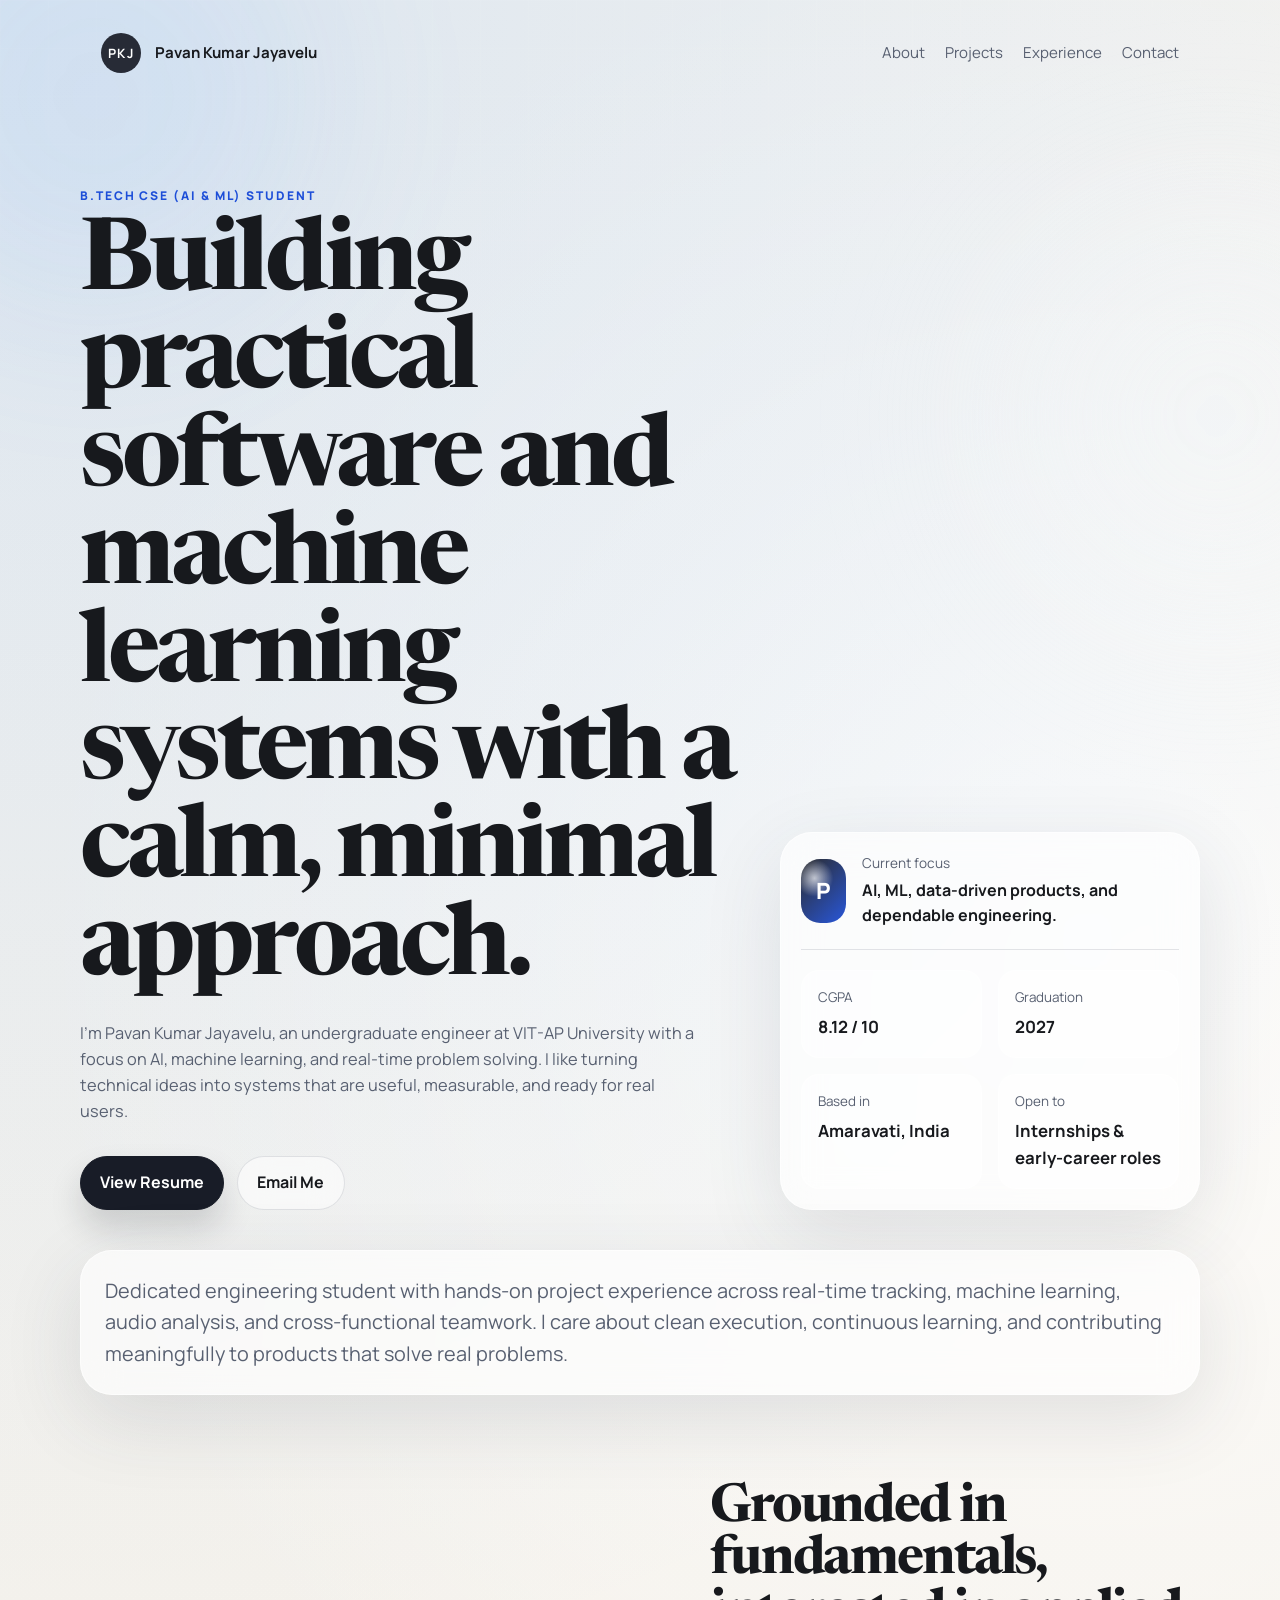
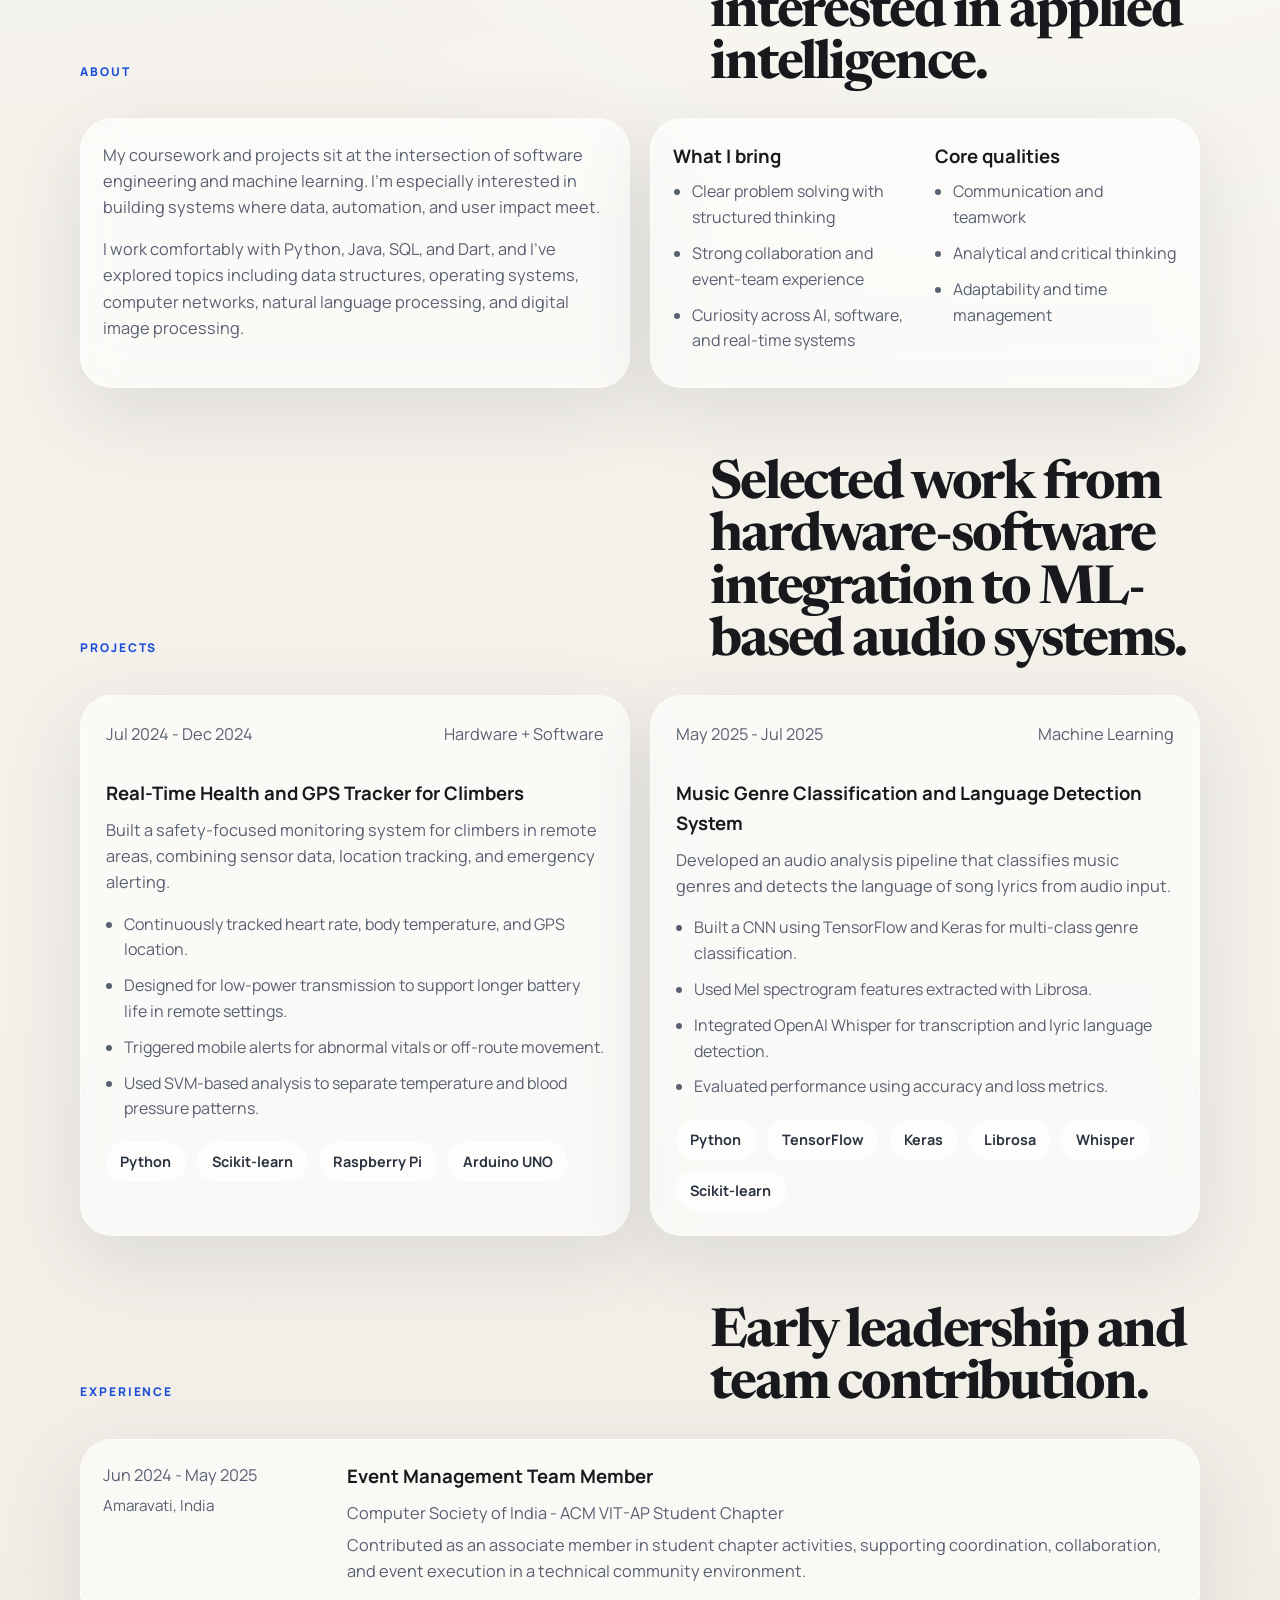
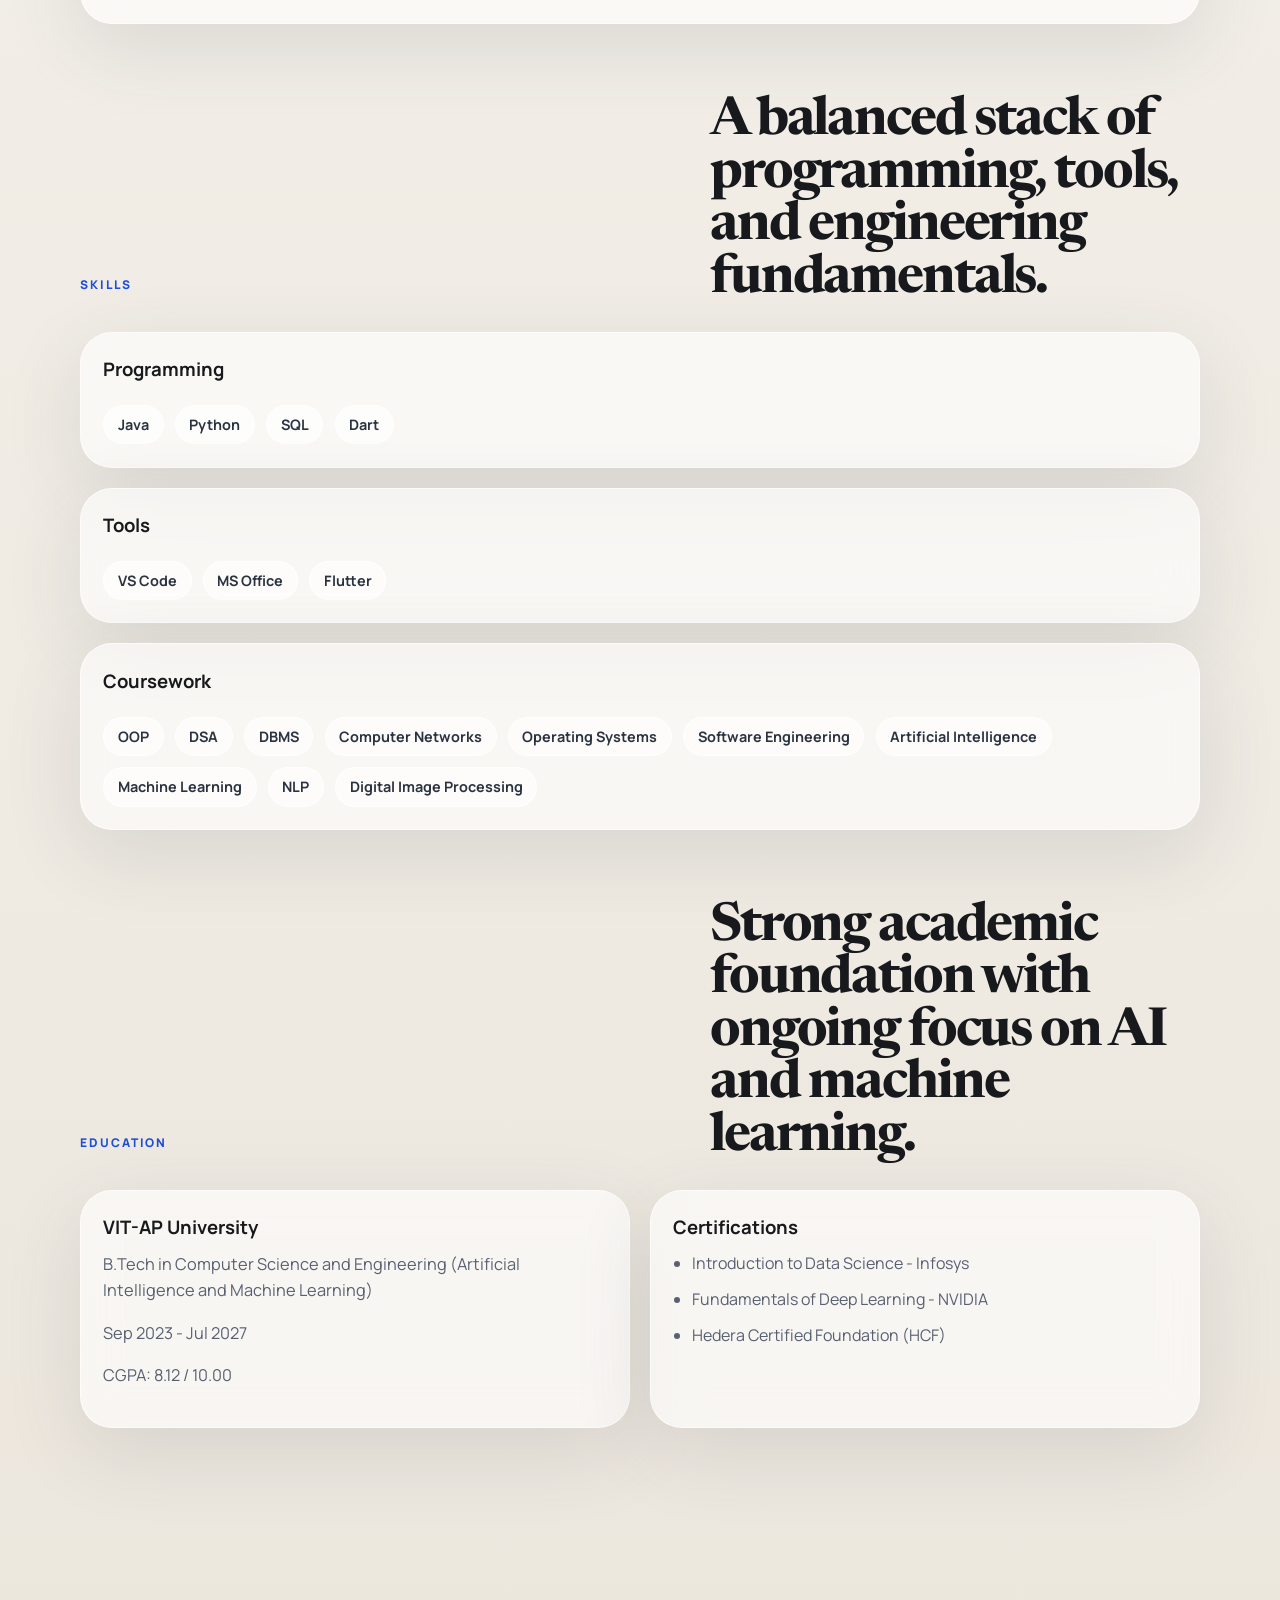
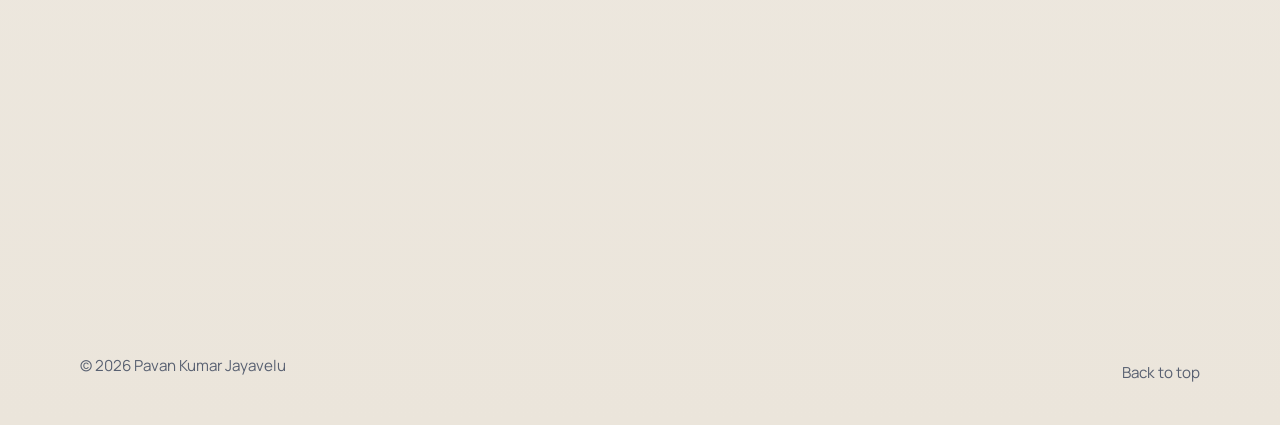
==== index.html @ 5e2f2967 "portfolio creation" ====
<!DOCTYPE html>
<html lang="en">
  <head>
    <meta charset="UTF-8" />
    <meta name="viewport" content="width=device-width, initial-scale=1.0" />
    <title>Pavan Kumar Jayavelu | Portfolio</title>
    <meta
      name="description"
      content="Portfolio of Pavan Kumar Jayavelu, an AI & ML engineering student focused on practical software, machine learning, and real-time systems."
    />
    <meta name="theme-color" content="#f4f1eb" />
    <meta property="og:title" content="Pavan Kumar Jayavelu | Portfolio" />
    <meta
      property="og:description"
      content="AI & ML engineering student building practical machine learning and software systems."
    />
    <meta property="og:type" content="website" />
    <meta property="og:image" content="assets/og-card.svg" />
    <link rel="icon" type="image/svg+xml" href="assets/favicon.svg" />
    <link rel="preconnect" href="https://fonts.googleapis.com" />
    <link rel="preconnect" href="https://fonts.gstatic.com" crossorigin />
    <link
      href="https://fonts.googleapis.com/css2?family=Manrope:wght@400;500;600;700;800&family=Newsreader:opsz,wght@6..72,500;6..72,700&display=swap"
      rel="stylesheet"
    />
    <link rel="stylesheet" href="styles.css" />
  </head>
  <body>
    <div class="page-glow page-glow-left"></div>
    <div class="page-glow page-glow-right"></div>

    <header class="site-header" id="top">
      <nav class="nav shell">
        <a class="brand" href="#top" aria-label="Home">
          <span class="brand-mark">PKJ</span>
          <span class="brand-text">Pavan Kumar Jayavelu</span>
        </a>
        <div class="nav-links">
          <a href="#about">About</a>
          <a href="#projects">Projects</a>
          <a href="#experience">Experience</a>
          <a href="#contact">Contact</a>
        </div>
      </nav>
    </header>

    <main>
      <section class="hero shell reveal">
        <div class="hero-copy">
          <p class="eyebrow">B.Tech CSE (AI & ML) Student</p>
          <h1>Building practical software and machine learning systems with a calm, minimal approach.</h1>
          <p class="hero-text">
            I’m Pavan Kumar Jayavelu, an undergraduate engineer at VIT-AP University with a focus on
            AI, machine learning, and real-time problem solving. I like turning technical ideas into
            systems that are useful, measurable, and ready for real users.
          </p>
          <div class="hero-actions">
            <a class="button button-primary" href="assets/Pavan_Kumar_Jayavelu_Resume.pdf" target="_blank" rel="noreferrer">View Resume</a>
            <a class="button button-secondary" href="mailto:pavankumarjin02@gmail.com">Email Me</a>
          </div>
        </div>

        <aside class="hero-panel glass-card reveal">
          <div class="identity-lockup">
            <div class="identity-orb">P</div>
            <div>
              <p class="identity-label">Current focus</p>
              <p class="identity-value">AI, ML, data-driven products, and dependable engineering.</p>
            </div>
          </div>
          <dl class="stats-grid">
            <div>
              <dt>CGPA</dt>
              <dd>8.12 / 10</dd>
            </div>
            <div>
              <dt>Graduation</dt>
              <dd>2027</dd>
            </div>
            <div>
              <dt>Based in</dt>
              <dd>Amaravati, India</dd>
            </div>
            <div>
              <dt>Open to</dt>
              <dd>Internships & early-career roles</dd>
            </div>
          </dl>
        </aside>
      </section>

      <section class="summary-band shell reveal">
        <div class="glass-card summary-card">
          <p>
            Dedicated engineering student with hands-on project experience across real-time tracking,
            machine learning, audio analysis, and cross-functional teamwork. I care about clean execution,
            continuous learning, and contributing meaningfully to products that solve real problems.
          </p>
        </div>
      </section>

      <section class="section shell reveal" id="about">
        <div class="section-heading">
          <p class="eyebrow">About</p>
          <h2>Grounded in fundamentals, interested in applied intelligence.</h2>
        </div>
        <div class="two-column">
          <div class="glass-card prose-card">
            <p>
              My coursework and projects sit at the intersection of software engineering and machine learning.
              I’m especially interested in building systems where data, automation, and user impact meet.
            </p>
            <p>
              I work comfortably with Python, Java, SQL, and Dart, and I’ve explored topics including data
              structures, operating systems, computer networks, natural language processing, and digital
              image processing.
            </p>
          </div>
          <div class="glass-card focus-list">
            <div>
              <h3>What I bring</h3>
              <ul>
                <li>Clear problem solving with structured thinking</li>
                <li>Strong collaboration and event-team experience</li>
                <li>Curiosity across AI, software, and real-time systems</li>
              </ul>
            </div>
            <div>
              <h3>Core qualities</h3>
              <ul>
                <li>Communication and teamwork</li>
                <li>Analytical and critical thinking</li>
                <li>Adaptability and time management</li>
              </ul>
            </div>
          </div>
        </div>
      </section>

      <section class="section shell reveal" id="projects">
        <div class="section-heading">
          <p class="eyebrow">Projects</p>
          <h2>Selected work from hardware-software integration to ML-based audio systems.</h2>
        </div>

        <div class="project-grid">
          <article class="glass-card project-card">
            <div class="project-topline">
              <p class="project-kicker">Jul 2024 - Dec 2024</p>
              <p class="project-type">Hardware + Software</p>
            </div>
            <h3>Real-Time Health and GPS Tracker for Climbers</h3>
            <p>
              Built a safety-focused monitoring system for climbers in remote areas, combining sensor data,
              location tracking, and emergency alerting.
            </p>
            <ul class="project-points">
              <li>Continuously tracked heart rate, body temperature, and GPS location.</li>
              <li>Designed for low-power transmission to support longer battery life in remote settings.</li>
              <li>Triggered mobile alerts for abnormal vitals or off-route movement.</li>
              <li>Used SVM-based analysis to separate temperature and blood pressure patterns.</li>
            </ul>
            <div class="chip-row">
              <span>Python</span>
              <span>Scikit-learn</span>
              <span>Raspberry Pi</span>
              <span>Arduino UNO</span>
            </div>
          </article>

          <article class="glass-card project-card">
            <div class="project-topline">
              <p class="project-kicker">May 2025 - Jul 2025</p>
              <p class="project-type">Machine Learning</p>
            </div>
            <h3>Music Genre Classification and Language Detection System</h3>
            <p>
              Developed an audio analysis pipeline that classifies music genres and detects the language of
              song lyrics from audio input.
            </p>
            <ul class="project-points">
              <li>Built a CNN using TensorFlow and Keras for multi-class genre classification.</li>
              <li>Used Mel spectrogram features extracted with Librosa.</li>
              <li>Integrated OpenAI Whisper for transcription and lyric language detection.</li>
              <li>Evaluated performance using accuracy and loss metrics.</li>
            </ul>
            <div class="chip-row">
              <span>Python</span>
              <span>TensorFlow</span>
              <span>Keras</span>
              <span>Librosa</span>
              <span>Whisper</span>
              <span>Scikit-learn</span>
            </div>
          </article>
        </div>
      </section>

      <section class="section shell reveal" id="experience">
        <div class="section-heading">
          <p class="eyebrow">Experience</p>
          <h2>Early leadership and team contribution.</h2>
        </div>

        <div class="timeline">
          <article class="glass-card timeline-item">
            <div class="timeline-meta">
              <p>Jun 2024 - May 2025</p>
              <span>Amaravati, India</span>
            </div>
            <div>
              <h3>Event Management Team Member</h3>
              <p class="timeline-org">Computer Society of India - ACM VIT-AP Student Chapter</p>
              <p>
                Contributed as an associate member in student chapter activities, supporting coordination,
                collaboration, and event execution in a technical community environment.
              </p>
            </div>
          </article>
        </div>
      </section>

      <section class="section shell reveal" id="skills">
        <div class="section-heading">
          <p class="eyebrow">Skills</p>
          <h2>A balanced stack of programming, tools, and engineering fundamentals.</h2>
        </div>

        <div class="skills-layout">
          <article class="glass-card skill-block">
            <h3>Programming</h3>
            <div class="chip-row">
              <span>Java</span>
              <span>Python</span>
              <span>SQL</span>
              <span>Dart</span>
            </div>
          </article>

          <article class="glass-card skill-block">
            <h3>Tools</h3>
            <div class="chip-row">
              <span>VS Code</span>
              <span>MS Office</span>
              <span>Flutter</span>
            </div>
          </article>

          <article class="glass-card skill-block">
            <h3>Coursework</h3>
            <div class="chip-row">
              <span>OOP</span>
              <span>DSA</span>
              <span>DBMS</span>
              <span>Computer Networks</span>
              <span>Operating Systems</span>
              <span>Software Engineering</span>
              <span>Artificial Intelligence</span>
              <span>Machine Learning</span>
              <span>NLP</span>
              <span>Digital Image Processing</span>
            </div>
          </article>
        </div>
      </section>

      <section class="section shell reveal" id="education">
        <div class="section-heading">
          <p class="eyebrow">Education</p>
          <h2>Strong academic foundation with ongoing focus on AI and machine learning.</h2>
        </div>

        <div class="two-column">
          <article class="glass-card prose-card">
            <h3>VIT-AP University</h3>
            <p>B.Tech in Computer Science and Engineering (Artificial Intelligence and Machine Learning)</p>
            <p>Sep 2023 - Jul 2027</p>
            <p>CGPA: 8.12 / 10.00</p>
          </article>

          <article class="glass-card prose-card">
            <h3>Certifications</h3>
            <ul class="cert-list">
              <li>Introduction to Data Science - Infosys</li>
              <li>Fundamentals of Deep Learning - NVIDIA</li>
              <li>Hedera Certified Foundation (HCF)</li>
            </ul>
          </article>
        </div>
      </section>

      <section class="section shell reveal" id="contact">
        <div class="glass-card contact-card">
          <div>
            <p class="eyebrow">Contact</p>
            <h2>Open to internships, collaborations, and meaningful engineering work.</h2>
            <p>
              If you’re hiring for software, AI, or ML-focused roles, I’d be glad to connect.
            </p>
          </div>
          <div class="contact-actions">
            <a class="button button-primary" href="mailto:pavankumarjin02@gmail.com">pavankumarjin02@gmail.com</a>
            <a class="button button-secondary" href="tel:+916380155963">+91 63801 55963</a>
            <a class="button button-secondary" href="https://www.linkedin.com/in/pavan-kumar-jayavelu/" target="_blank" rel="noreferrer">LinkedIn</a>
            <a class="button button-secondary" href="https://github.com/PavankumarJ02" target="_blank" rel="noreferrer">GitHub</a>
          </div>
        </div>
      </section>
    </main>

    <footer class="site-footer shell">
      <p>© <span id="year"></span> Pavan Kumar Jayavelu</p>
      <a href="#top">Back to top</a>
    </footer>

    <script src="script.js"></script>
  </body>
</html>
---- styles.css ----
:root {
  --bg: #f4f1eb;
  --bg-deep: #ebe5db;
  --surface: rgba(255, 255, 255, 0.62);
  --surface-strong: rgba(255, 255, 255, 0.82);
  --line: rgba(38, 47, 64, 0.12);
  --text: #17191d;
  --muted: #586071;
  --accent: #1d4ed8;
  --accent-soft: rgba(29, 78, 216, 0.12);
  --shadow: 0 24px 80px rgba(53, 58, 77, 0.12);
  --radius-xl: 32px;
  --radius-lg: 24px;
  --radius-md: 18px;
  --shell: min(1120px, calc(100vw - 2rem));
}

* {
  box-sizing: border-box;
}

html {
  scroll-behavior: smooth;
}

body {
  margin: 0;
  background:
    radial-gradient(circle at top left, rgba(96, 165, 250, 0.18), transparent 32%),
    radial-gradient(circle at 85% 18%, rgba(255, 255, 255, 0.78), transparent 24%),
    linear-gradient(180deg, #f7f4ee 0%, var(--bg) 48%, var(--bg-deep) 100%);
  color: var(--text);
  font-family: "Manrope", sans-serif;
  min-height: 100vh;
  line-height: 1.6;
  overflow-x: hidden;
}

body::before {
  content: "";
  position: fixed;
  inset: 0;
  background-image:
    linear-gradient(rgba(255, 255, 255, 0.34) 1px, transparent 1px),
    linear-gradient(90deg, rgba(255, 255, 255, 0.34) 1px, transparent 1px);
  background-size: 48px 48px;
  mask-image: linear-gradient(180deg, rgba(0, 0, 0, 0.18), transparent 72%);
  pointer-events: none;
}

a {
  color: inherit;
  text-decoration: none;
}

img {
  max-width: 100%;
}

.shell {
  width: var(--shell);
  margin: 0 auto;
}

.page-glow {
  position: fixed;
  width: 28rem;
  height: 28rem;
  border-radius: 999px;
  filter: blur(90px);
  opacity: 0.35;
  pointer-events: none;
  z-index: 0;
}

.page-glow-left {
  top: -8rem;
  left: -8rem;
  background: rgba(96, 165, 250, 0.28);
}

.page-glow-right {
  top: 12rem;
  right: -10rem;
  background: rgba(248, 250, 252, 0.82);
}

.site-header {
  position: sticky;
  top: 0;
  z-index: 10;
  padding: 1rem 0 0;
}

.nav {
  display: flex;
  align-items: center;
  justify-content: space-between;
  gap: 1.5rem;
  padding: 1rem 1.25rem;
  border: 1px solid transparent;
  border-radius: 999px;
  transition: background-color 180ms ease, border-color 180ms ease, box-shadow 180ms ease, backdrop-filter 180ms ease;
}

.nav.is-scrolled {
  background: rgba(255, 255, 255, 0.58);
  border-color: rgba(255, 255, 255, 0.6);
  backdrop-filter: blur(18px);
  box-shadow: 0 18px 50px rgba(25, 31, 44, 0.08);
}

.brand {
  display: inline-flex;
  align-items: center;
  gap: 0.85rem;
  font-weight: 700;
  min-width: 0;
}

.brand-mark {
  display: grid;
  place-items: center;
  width: 2.5rem;
  height: 2.5rem;
  border-radius: 999px;
  background: rgba(24, 28, 39, 0.92);
  color: #fff;
  font-size: 0.8rem;
  letter-spacing: 0.08em;
}

.brand-text {
  font-size: 0.94rem;
  white-space: nowrap;
}

.nav-links {
  display: flex;
  align-items: center;
  gap: 1.25rem;
  color: var(--muted);
  font-size: 0.94rem;
}

.nav-links a:hover,
.nav-links a:focus-visible {
  color: var(--text);
}

main,
.site-footer {
  position: relative;
  z-index: 1;
}

.hero {
  display: grid;
  grid-template-columns: minmax(0, 1.45fr) minmax(320px, 0.9fr);
  gap: 1.5rem;
  padding: 6rem 0 2rem;
  align-items: end;
}

.eyebrow {
  margin: 0 0 0.75rem;
  color: var(--accent);
  text-transform: uppercase;
  letter-spacing: 0.16em;
  font-size: 0.75rem;
  font-weight: 800;
}

h1,
h2,
h3,
p {
  margin-top: 0;
}

h1,
h2 {
  font-family: "Newsreader", serif;
  letter-spacing: -0.04em;
  line-height: 0.98;
}

h1 {
  max-width: 12ch;
  margin-bottom: 1.25rem;
  font-size: clamp(3.6rem, 7.8vw, 6.5rem);
}

h2 {
  max-width: 12ch;
  margin-bottom: 0;
  font-size: clamp(2.1rem, 5vw, 3.35rem);
}

h3 {
  margin-bottom: 0.5rem;
  font-size: 1.16rem;
}

.hero-text,
.summary-card p,
.prose-card p,
.project-card p,
.timeline-item p,
.contact-card p {
  color: var(--muted);
  font-size: 1.02rem;
}

.hero-text {
  max-width: 62ch;
}

.hero-actions,
.contact-actions {
  display: flex;
  flex-wrap: wrap;
  gap: 0.8rem;
}

.hero-actions {
  margin-top: 2rem;
}

.button {
  display: inline-flex;
  align-items: center;
  justify-content: center;
  min-height: 3rem;
  padding: 0.8rem 1.2rem;
  border-radius: 999px;
  border: 1px solid var(--line);
  font-weight: 700;
  transition: transform 180ms ease, box-shadow 180ms ease, background-color 180ms ease, border-color 180ms ease;
}

.button:hover,
.button:focus-visible {
  transform: translateY(-1px);
}

.button-primary {
  background: #181c27;
  color: #fff;
  border-color: #181c27;
  box-shadow: 0 18px 32px rgba(24, 28, 39, 0.16);
}

.button-secondary {
  background: rgba(255, 255, 255, 0.56);
  backdrop-filter: blur(16px);
}

.glass-card {
  background: var(--surface);
  border: 1px solid rgba(255, 255, 255, 0.58);
  backdrop-filter: blur(18px);
  box-shadow: var(--shadow);
}

.hero-panel,
.summary-card,
.prose-card,
.focus-list,
.project-card,
.timeline-item,
.skill-block,
.contact-card {
  border-radius: var(--radius-xl);
}

.hero-panel {
  padding: 1.25rem;
}

.identity-lockup {
  display: flex;
  align-items: center;
  gap: 1rem;
  padding-bottom: 1.25rem;
  border-bottom: 1px solid var(--line);
  margin-bottom: 1.25rem;
}

.identity-orb {
  display: grid;
  place-items: center;
  width: 4rem;
  height: 4rem;
  border-radius: 1.2rem;
  background:
    radial-gradient(circle at 30% 30%, rgba(255, 255, 255, 0.7), transparent 34%),
    linear-gradient(135deg, rgba(32, 32, 32, 0.95), rgba(29, 78, 216, 0.95));
  color: #fff;
  font-size: 1.4rem;
  font-weight: 800;
}

.identity-label,
.stats-grid dt,
.project-kicker,
.project-type,
.timeline-meta,
.timeline-org {
  color: var(--muted);
}

.identity-label {
  margin-bottom: 0.2rem;
  font-size: 0.85rem;
}

.identity-value {
  margin: 0;
  font-weight: 700;
}

.stats-grid {
  display: grid;
  grid-template-columns: repeat(2, minmax(0, 1fr));
  gap: 1rem;
  margin: 0;
}

.stats-grid div {
  padding: 1rem;
  border-radius: var(--radius-md);
  background: rgba(255, 255, 255, 0.44);
  border: 1px solid rgba(255, 255, 255, 0.48);
}

.stats-grid dt {
  margin-bottom: 0.35rem;
  font-size: 0.84rem;
}

.stats-grid dd {
  margin: 0;
  font-size: 1.05rem;
  font-weight: 700;
}

.summary-band {
  padding: 0.5rem 0 1rem;
}

.summary-card {
  padding: 1.5rem;
}

.summary-card p {
  margin-bottom: 0;
  font-size: clamp(1.05rem, 2vw, 1.24rem);
}

.section {
  padding: 4.5rem 0 0;
}

.section-heading {
  display: flex;
  align-items: end;
  justify-content: space-between;
  gap: 1rem;
  margin-bottom: 1.6rem;
}

.section-heading h2 {
  max-width: 14ch;
}

.two-column {
  display: grid;
  grid-template-columns: repeat(2, minmax(0, 1fr));
  gap: 1.25rem;
}

.prose-card,
.focus-list,
.skill-block {
  padding: 1.4rem;
}

.focus-list {
  display: grid;
  grid-template-columns: repeat(2, minmax(0, 1fr));
  gap: 1.25rem;
}

.focus-list ul,
.project-points,
.cert-list {
  margin: 0;
  padding-left: 1.15rem;
  color: var(--muted);
}

.focus-list li,
.project-points li,
.cert-list li {
  margin-bottom: 0.65rem;
}

.project-grid {
  display: grid;
  grid-template-columns: repeat(2, minmax(0, 1fr));
  gap: 1.25rem;
}

.project-card {
  padding: 1.55rem;
}

.project-topline {
  display: flex;
  justify-content: space-between;
  gap: 1rem;
  font-size: 0.84rem;
  margin-bottom: 1rem;
}

.chip-row {
  display: flex;
  flex-wrap: wrap;
  gap: 0.7rem;
  margin-top: 1.25rem;
}

.chip-row span {
  display: inline-flex;
  align-items: center;
  min-height: 2.35rem;
  padding: 0.45rem 0.85rem;
  border-radius: 999px;
  background: rgba(255, 255, 255, 0.62);
  border: 1px solid rgba(255, 255, 255, 0.6);
  color: #2b3341;
  font-size: 0.9rem;
  font-weight: 700;
}

.timeline {
  display: grid;
  gap: 1rem;
}

.timeline-item {
  display: grid;
  grid-template-columns: minmax(180px, 220px) minmax(0, 1fr);
  gap: 1.5rem;
  padding: 1.4rem;
}

.timeline-meta {
  font-size: 0.95rem;
}

.timeline-meta p,
.timeline-org {
  margin-bottom: 0.4rem;
}

.skills-layout {
  display: grid;
  gap: 1.25rem;
}

.contact-card {
  display: grid;
  grid-template-columns: minmax(0, 1.2fr) minmax(280px, 0.9fr);
  gap: 1.5rem;
  padding: 1.65rem;
}

.site-footer {
  display: flex;
  align-items: center;
  justify-content: space-between;
  gap: 1rem;
  padding: 3.5rem 0 2rem;
  color: var(--muted);
  font-size: 0.95rem;
}

.reveal {
  opacity: 0;
  transform: translateY(24px);
  transition: opacity 700ms ease, transform 700ms ease;
}

.reveal.is-visible {
  opacity: 1;
  transform: translateY(0);
}

@media (max-width: 920px) {
  .hero,
  .project-grid,
  .two-column,
  .contact-card,
  .timeline-item,
  .focus-list {
    grid-template-columns: 1fr;
  }

  .section-heading {
    align-items: start;
    flex-direction: column;
  }

  h1 {
    max-width: 14ch;
  }

  h2 {
    max-width: 16ch;
  }
}

@media (max-width: 720px) {
  .site-header {
    padding-top: 0.75rem;
  }

  .nav {
    align-items: start;
    flex-direction: column;
    border-radius: 30px;
  }

  .nav-links {
    flex-wrap: wrap;
    gap: 0.85rem 1rem;
  }

  .hero {
    padding-top: 4.5rem;
  }

  .stats-grid {
    grid-template-columns: 1fr;
  }

  .site-footer {
    align-items: start;
    flex-direction: column;
  }
}

@media (prefers-reduced-motion: reduce) {
  html {
    scroll-behavior: auto;
  }

  *,
  *::before,
  *::after {
    animation: none !important;
    transition: none !important;
  }

  .reveal {
    opacity: 1;
    transform: none;
  }
}
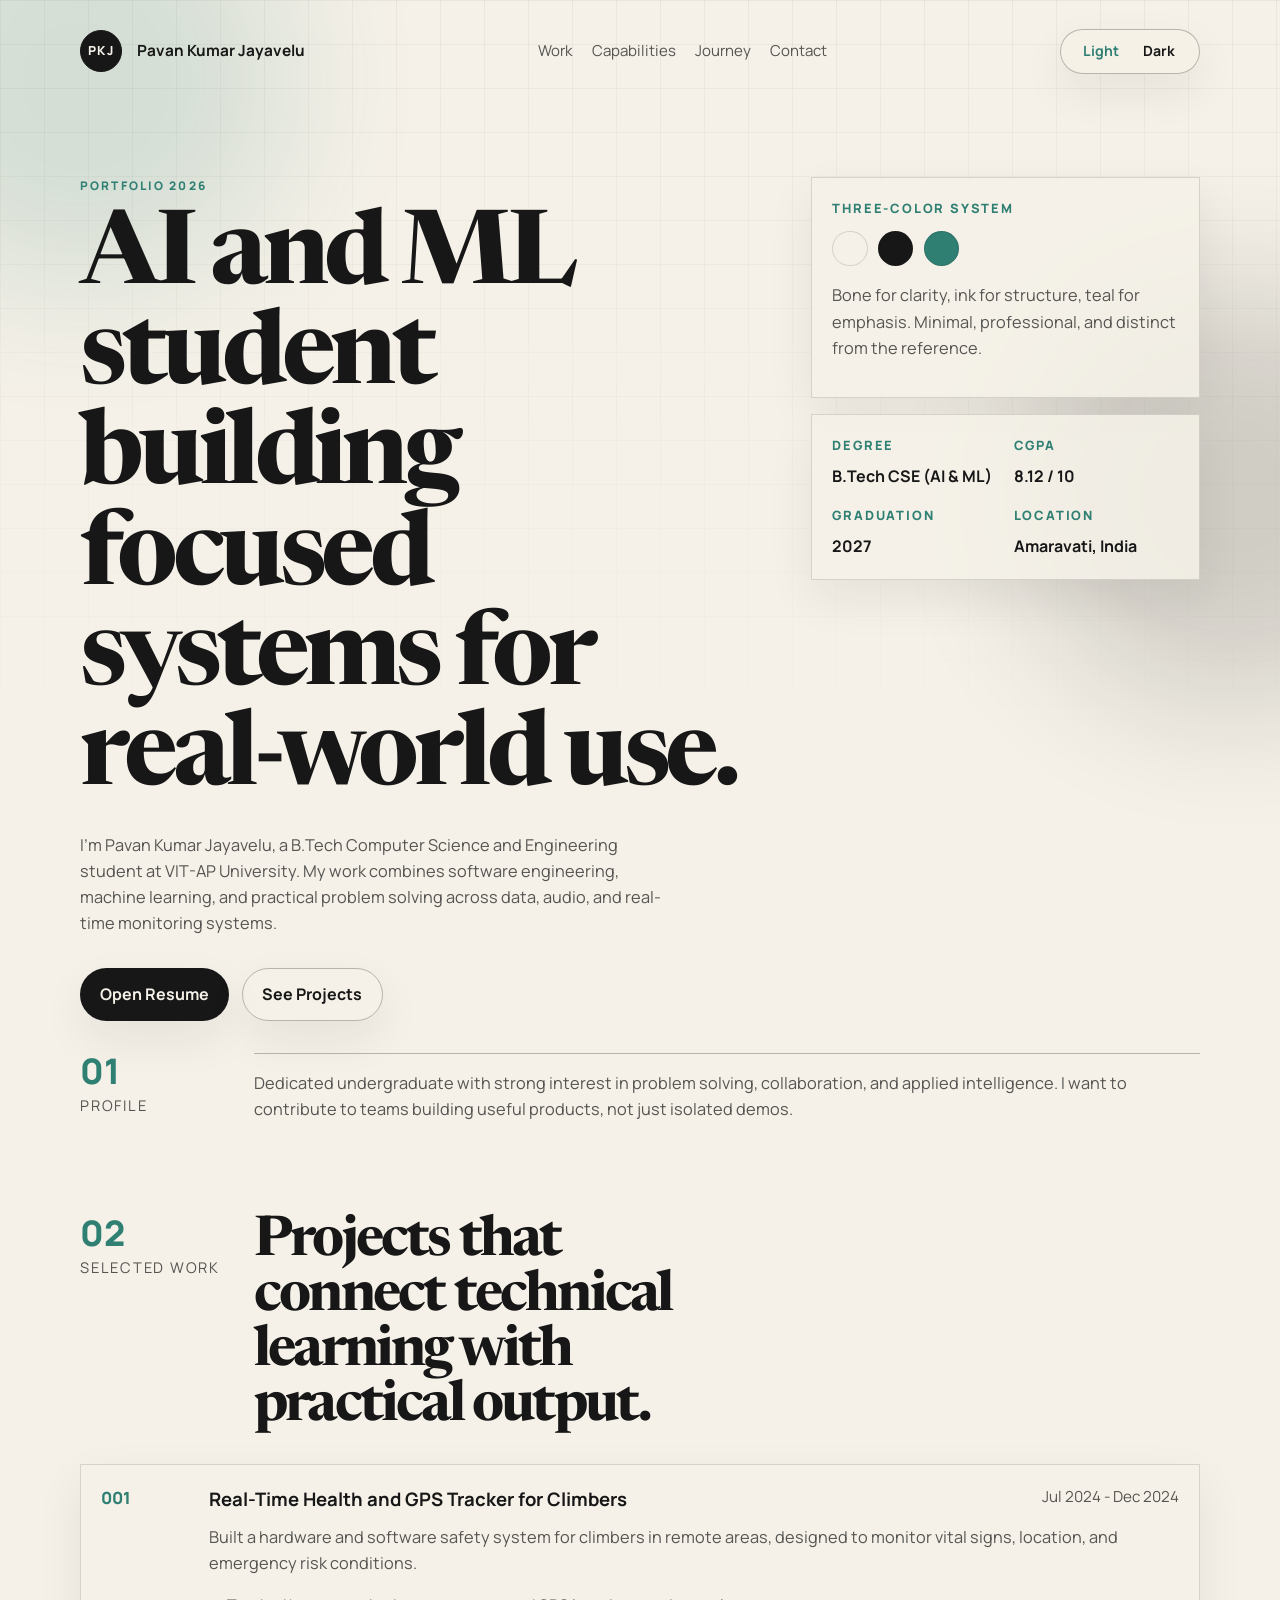
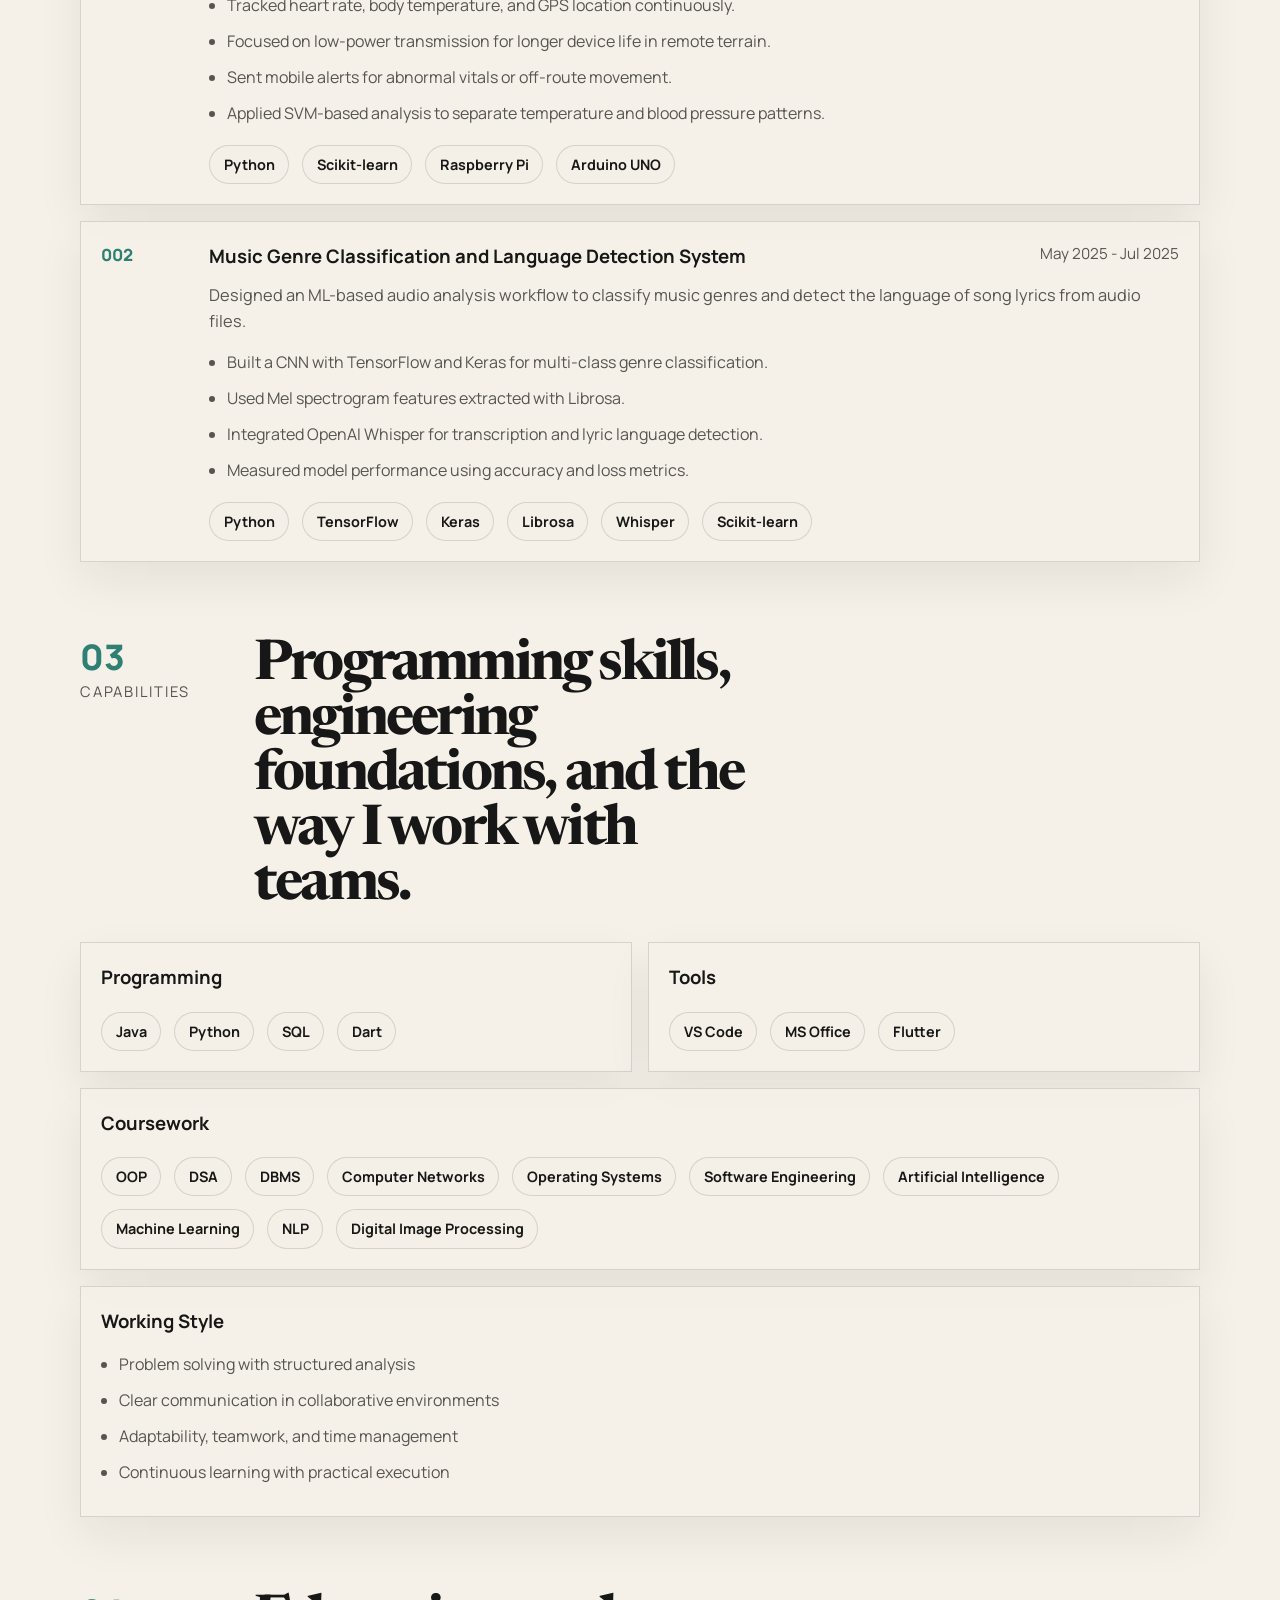
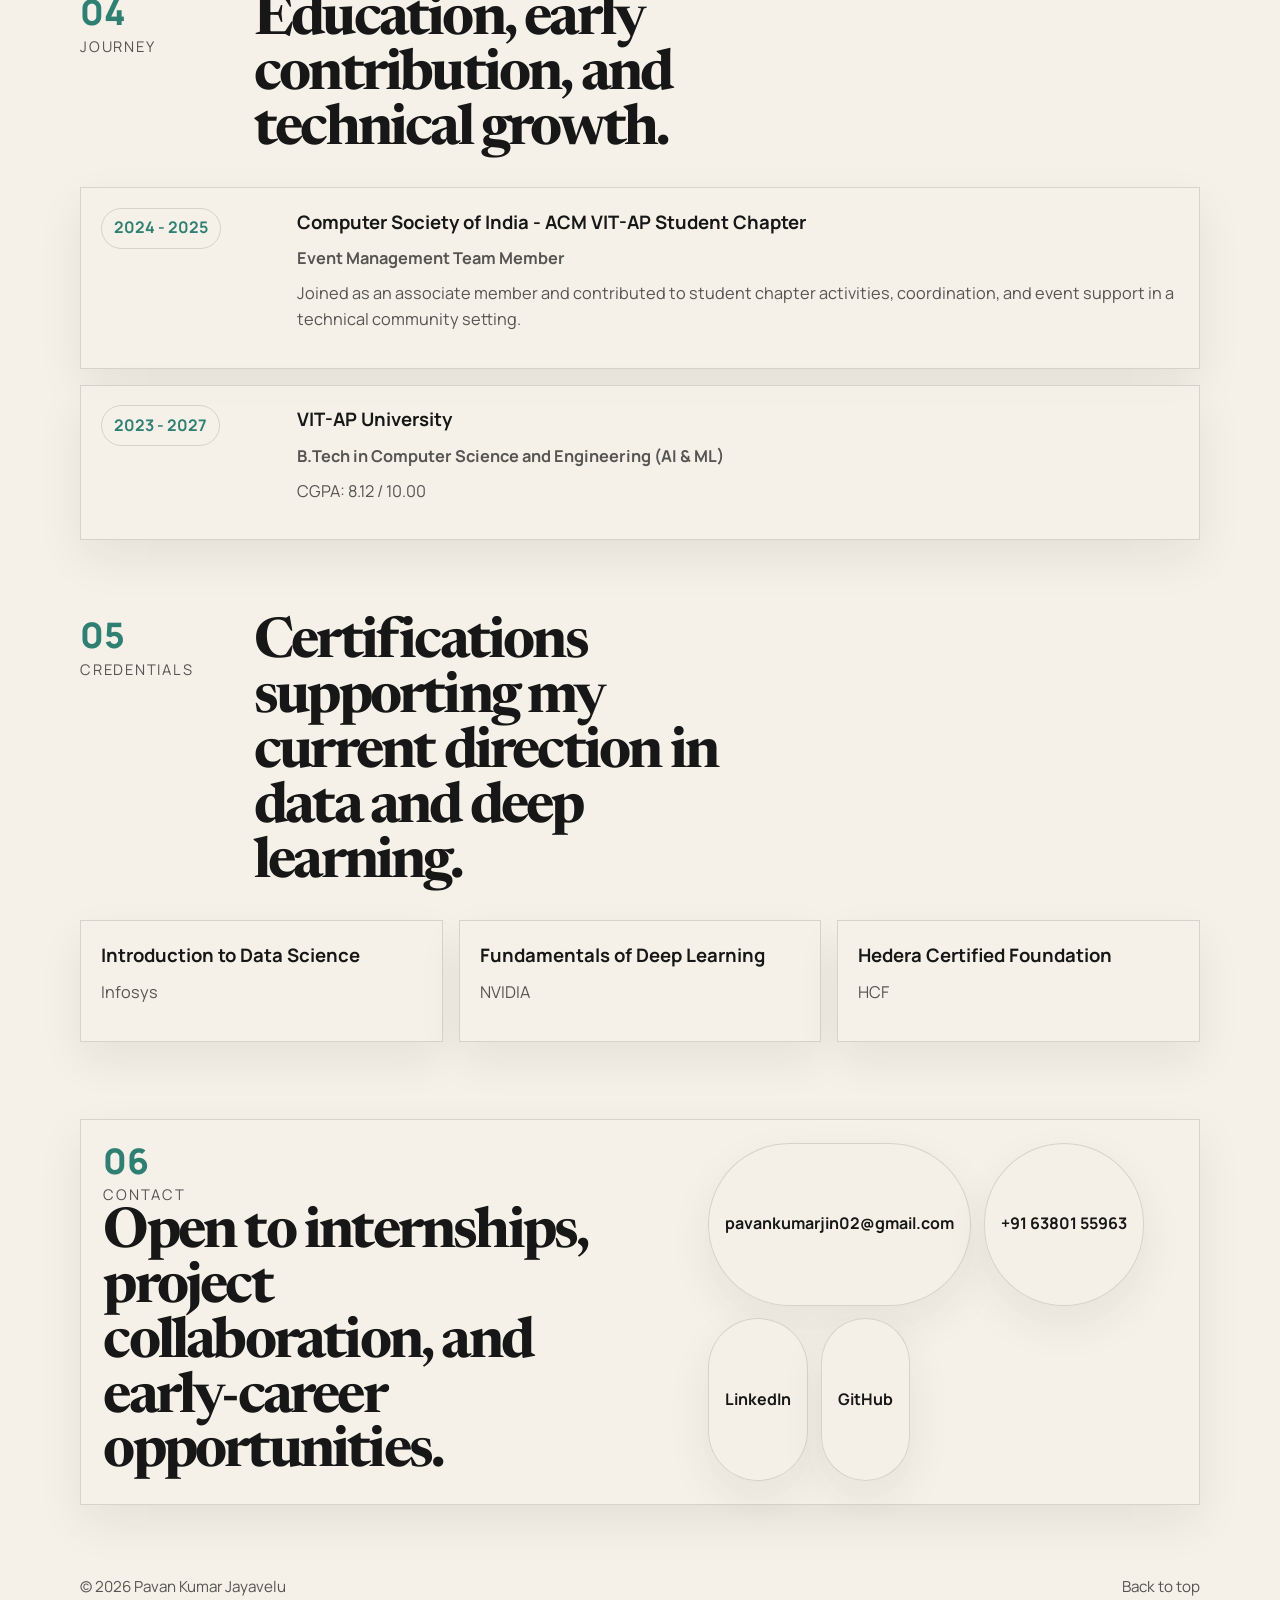
==== commit dc881852: "darke them" ====
--- a/index.html
+++ b/index.html
@@ -6,13 +6,13 @@
     <title>Pavan Kumar Jayavelu | Portfolio</title>
     <meta
       name="description"
-      content="Portfolio of Pavan Kumar Jayavelu, an AI & ML engineering student focused on practical software, machine learning, and real-time systems."
+      content="Portfolio of Pavan Kumar Jayavelu, a Computer Science student focused on AI, machine learning, and practical software systems."
     />
-    <meta name="theme-color" content="#f4f1eb" />
+    <meta name="theme-color" content="#f5f1e8" />
     <meta property="og:title" content="Pavan Kumar Jayavelu | Portfolio" />
     <meta
       property="og:description"
-      content="AI & ML engineering student building practical machine learning and software systems."
+      content="AI and machine learning student building practical systems with a clean engineering mindset."
     />
     <meta property="og:type" content="website" />
     <meta property="og:image" content="assets/og-card.svg" />
@@ -26,210 +26,176 @@
     <link rel="stylesheet" href="styles.css" />
   </head>
   <body>
-    <div class="page-glow page-glow-left"></div>
-    <div class="page-glow page-glow-right"></div>
-
-    <header class="site-header" id="top">
+    <div class="ambient ambient-left"></div>
+    <div class="ambient ambient-right"></div>
+
+    <header class="site-header">
       <nav class="nav shell">
         <a class="brand" href="#top" aria-label="Home">
           <span class="brand-mark">PKJ</span>
-          <span class="brand-text">Pavan Kumar Jayavelu</span>
+          <span class="brand-name">Pavan Kumar Jayavelu</span>
         </a>
         <div class="nav-links">
-          <a href="#about">About</a>
-          <a href="#projects">Projects</a>
-          <a href="#experience">Experience</a>
+          <a href="#work">Work</a>
+          <a href="#capabilities">Capabilities</a>
+          <a href="#journey">Journey</a>
           <a href="#contact">Contact</a>
         </div>
+        <button class="theme-toggle" id="theme-toggle" type="button" aria-label="Toggle dark mode">
+          <span class="theme-toggle-sun">Light</span>
+          <span class="theme-toggle-moon">Dark</span>
+        </button>
       </nav>
     </header>
 
-    <main>
-      <section class="hero shell reveal">
-        <div class="hero-copy">
-          <p class="eyebrow">B.Tech CSE (AI & ML) Student</p>
-          <h1>Building practical software and machine learning systems with a calm, minimal approach.</h1>
-          <p class="hero-text">
-            I’m Pavan Kumar Jayavelu, an undergraduate engineer at VIT-AP University with a focus on
-            AI, machine learning, and real-time problem solving. I like turning technical ideas into
-            systems that are useful, measurable, and ready for real users.
-          </p>
-          <div class="hero-actions">
-            <a class="button button-primary" href="assets/Pavan_Kumar_Jayavelu_Resume.pdf" target="_blank" rel="noreferrer">View Resume</a>
-            <a class="button button-secondary" href="mailto:pavankumarjin02@gmail.com">Email Me</a>
-          </div>
-        </div>
-
-        <aside class="hero-panel glass-card reveal">
-          <div class="identity-lockup">
-            <div class="identity-orb">P</div>
-            <div>
-              <p class="identity-label">Current focus</p>
-              <p class="identity-value">AI, ML, data-driven products, and dependable engineering.</p>
-            </div>
-          </div>
-          <dl class="stats-grid">
-            <div>
-              <dt>CGPA</dt>
-              <dd>8.12 / 10</dd>
-            </div>
-            <div>
-              <dt>Graduation</dt>
-              <dd>2027</dd>
-            </div>
-            <div>
-              <dt>Based in</dt>
-              <dd>Amaravati, India</dd>
-            </div>
-            <div>
-              <dt>Open to</dt>
-              <dd>Internships & early-career roles</dd>
-            </div>
-          </dl>
-        </aside>
-      </section>
-
-      <section class="summary-band shell reveal">
-        <div class="glass-card summary-card">
-          <p>
-            Dedicated engineering student with hands-on project experience across real-time tracking,
-            machine learning, audio analysis, and cross-functional teamwork. I care about clean execution,
-            continuous learning, and contributing meaningfully to products that solve real problems.
-          </p>
-        </div>
-      </section>
-
-      <section class="section shell reveal" id="about">
-        <div class="section-heading">
-          <p class="eyebrow">About</p>
-          <h2>Grounded in fundamentals, interested in applied intelligence.</h2>
-        </div>
-        <div class="two-column">
-          <div class="glass-card prose-card">
+    <main id="top">
+      <section class="hero shell section reveal">
+        <div class="hero-grid">
+          <div class="hero-main">
+            <p class="eyebrow">Portfolio 2026</p>
+            <h1>AI and ML student building focused systems for real-world use.</h1>
+            <p class="hero-copy">
+              I'm Pavan Kumar Jayavelu, a B.Tech Computer Science and Engineering student at
+              VIT-AP University. My work combines software engineering, machine learning, and
+              practical problem solving across data, audio, and real-time monitoring systems.
+            </p>
+            <div class="hero-actions">
+              <a class="button button-ink" href="assets/Pavan_Kumar_Jayavelu_Resume.pdf" target="_blank" rel="noreferrer">Open Resume</a>
+              <a class="button button-outline" href="#work">See Projects</a>
+            </div>
+          </div>
+
+          <aside class="hero-side">
+            <div class="note-card">
+              <p class="note-label">Three-color system</p>
+              <div class="palette">
+                <span class="swatch swatch-bone"></span>
+                <span class="swatch swatch-ink"></span>
+                <span class="swatch swatch-teal"></span>
+              </div>
+              <p class="note-copy">
+                Bone for clarity, ink for structure, teal for emphasis. Minimal, professional, and
+                distinct from the reference.
+              </p>
+            </div>
+
+            <div class="facts-card">
+              <div class="fact">
+                <span class="fact-label">Degree</span>
+                <strong>B.Tech CSE (AI & ML)</strong>
+              </div>
+              <div class="fact">
+                <span class="fact-label">CGPA</span>
+                <strong>8.12 / 10</strong>
+              </div>
+              <div class="fact">
+                <span class="fact-label">Graduation</span>
+                <strong>2027</strong>
+              </div>
+              <div class="fact">
+                <span class="fact-label">Location</span>
+                <strong>Amaravati, India</strong>
+              </div>
+            </div>
+          </aside>
+        </div>
+      </section>
+
+      <section class="shell intro-band reveal">
+        <div class="intro-grid">
+          <div class="section-key">
+            <span>01</span>
+            <p>Profile</p>
+          </div>
+          <div class="intro-text">
             <p>
-              My coursework and projects sit at the intersection of software engineering and machine learning.
-              I’m especially interested in building systems where data, automation, and user impact meet.
+              Dedicated undergraduate with strong interest in problem solving, collaboration, and
+              applied intelligence. I want to contribute to teams building useful products, not just
+              isolated demos.
             </p>
-            <p>
-              I work comfortably with Python, Java, SQL, and Dart, and I’ve explored topics including data
-              structures, operating systems, computer networks, natural language processing, and digital
-              image processing.
-            </p>
-          </div>
-          <div class="glass-card focus-list">
-            <div>
-              <h3>What I bring</h3>
-              <ul>
-                <li>Clear problem solving with structured thinking</li>
-                <li>Strong collaboration and event-team experience</li>
-                <li>Curiosity across AI, software, and real-time systems</li>
+          </div>
+        </div>
+      </section>
+
+      <section class="shell section reveal" id="work">
+        <div class="section-head">
+          <div class="section-key">
+            <span>02</span>
+            <p>Selected Work</p>
+          </div>
+          <h2>Projects that connect technical learning with practical output.</h2>
+        </div>
+
+        <div class="project-stack">
+          <article class="project-row">
+            <div class="project-index">001</div>
+            <div class="project-body">
+              <div class="project-header">
+                <h3>Real-Time Health and GPS Tracker for Climbers</h3>
+                <p>Jul 2024 - Dec 2024</p>
+              </div>
+              <p class="project-summary">
+                Built a hardware and software safety system for climbers in remote areas, designed
+                to monitor vital signs, location, and emergency risk conditions.
+              </p>
+              <ul class="project-list">
+                <li>Tracked heart rate, body temperature, and GPS location continuously.</li>
+                <li>Focused on low-power transmission for longer device life in remote terrain.</li>
+                <li>Sent mobile alerts for abnormal vitals or off-route movement.</li>
+                <li>Applied SVM-based analysis to separate temperature and blood pressure patterns.</li>
               </ul>
-            </div>
-            <div>
-              <h3>Core qualities</h3>
-              <ul>
-                <li>Communication and teamwork</li>
-                <li>Analytical and critical thinking</li>
-                <li>Adaptability and time management</li>
+              <div class="tag-row">
+                <span>Python</span>
+                <span>Scikit-learn</span>
+                <span>Raspberry Pi</span>
+                <span>Arduino UNO</span>
+              </div>
+            </div>
+          </article>
+
+          <article class="project-row">
+            <div class="project-index">002</div>
+            <div class="project-body">
+              <div class="project-header">
+                <h3>Music Genre Classification and Language Detection System</h3>
+                <p>May 2025 - Jul 2025</p>
+              </div>
+              <p class="project-summary">
+                Designed an ML-based audio analysis workflow to classify music genres and detect the
+                language of song lyrics from audio files.
+              </p>
+              <ul class="project-list">
+                <li>Built a CNN with TensorFlow and Keras for multi-class genre classification.</li>
+                <li>Used Mel spectrogram features extracted with Librosa.</li>
+                <li>Integrated OpenAI Whisper for transcription and lyric language detection.</li>
+                <li>Measured model performance using accuracy and loss metrics.</li>
               </ul>
-            </div>
-          </div>
-        </div>
-      </section>
-
-      <section class="section shell reveal" id="projects">
-        <div class="section-heading">
-          <p class="eyebrow">Projects</p>
-          <h2>Selected work from hardware-software integration to ML-based audio systems.</h2>
-        </div>
-
-        <div class="project-grid">
-          <article class="glass-card project-card">
-            <div class="project-topline">
-              <p class="project-kicker">Jul 2024 - Dec 2024</p>
-              <p class="project-type">Hardware + Software</p>
-            </div>
-            <h3>Real-Time Health and GPS Tracker for Climbers</h3>
-            <p>
-              Built a safety-focused monitoring system for climbers in remote areas, combining sensor data,
-              location tracking, and emergency alerting.
-            </p>
-            <ul class="project-points">
-              <li>Continuously tracked heart rate, body temperature, and GPS location.</li>
-              <li>Designed for low-power transmission to support longer battery life in remote settings.</li>
-              <li>Triggered mobile alerts for abnormal vitals or off-route movement.</li>
-              <li>Used SVM-based analysis to separate temperature and blood pressure patterns.</li>
-            </ul>
-            <div class="chip-row">
-              <span>Python</span>
-              <span>Scikit-learn</span>
-              <span>Raspberry Pi</span>
-              <span>Arduino UNO</span>
-            </div>
-          </article>
-
-          <article class="glass-card project-card">
-            <div class="project-topline">
-              <p class="project-kicker">May 2025 - Jul 2025</p>
-              <p class="project-type">Machine Learning</p>
-            </div>
-            <h3>Music Genre Classification and Language Detection System</h3>
-            <p>
-              Developed an audio analysis pipeline that classifies music genres and detects the language of
-              song lyrics from audio input.
-            </p>
-            <ul class="project-points">
-              <li>Built a CNN using TensorFlow and Keras for multi-class genre classification.</li>
-              <li>Used Mel spectrogram features extracted with Librosa.</li>
-              <li>Integrated OpenAI Whisper for transcription and lyric language detection.</li>
-              <li>Evaluated performance using accuracy and loss metrics.</li>
-            </ul>
-            <div class="chip-row">
-              <span>Python</span>
-              <span>TensorFlow</span>
-              <span>Keras</span>
-              <span>Librosa</span>
-              <span>Whisper</span>
-              <span>Scikit-learn</span>
-            </div>
-          </article>
-        </div>
-      </section>
-
-      <section class="section shell reveal" id="experience">
-        <div class="section-heading">
-          <p class="eyebrow">Experience</p>
-          <h2>Early leadership and team contribution.</h2>
-        </div>
-
-        <div class="timeline">
-          <article class="glass-card timeline-item">
-            <div class="timeline-meta">
-              <p>Jun 2024 - May 2025</p>
-              <span>Amaravati, India</span>
-            </div>
-            <div>
-              <h3>Event Management Team Member</h3>
-              <p class="timeline-org">Computer Society of India - ACM VIT-AP Student Chapter</p>
-              <p>
-                Contributed as an associate member in student chapter activities, supporting coordination,
-                collaboration, and event execution in a technical community environment.
-              </p>
-            </div>
-          </article>
-        </div>
-      </section>
-
-      <section class="section shell reveal" id="skills">
-        <div class="section-heading">
-          <p class="eyebrow">Skills</p>
-          <h2>A balanced stack of programming, tools, and engineering fundamentals.</h2>
-        </div>
-
-        <div class="skills-layout">
-          <article class="glass-card skill-block">
+              <div class="tag-row">
+                <span>Python</span>
+                <span>TensorFlow</span>
+                <span>Keras</span>
+                <span>Librosa</span>
+                <span>Whisper</span>
+                <span>Scikit-learn</span>
+              </div>
+            </div>
+          </article>
+        </div>
+      </section>
+
+      <section class="shell section reveal" id="capabilities">
+        <div class="section-head">
+          <div class="section-key">
+            <span>03</span>
+            <p>Capabilities</p>
+          </div>
+          <h2>Programming skills, engineering foundations, and the way I work with teams.</h2>
+        </div>
+
+        <div class="capability-grid">
+          <article class="cap-card">
             <h3>Programming</h3>
-            <div class="chip-row">
+            <div class="tag-row">
               <span>Java</span>
               <span>Python</span>
               <span>SQL</span>
@@ -237,18 +203,18 @@
             </div>
           </article>
 
-          <article class="glass-card skill-block">
+          <article class="cap-card">
             <h3>Tools</h3>
-            <div class="chip-row">
+            <div class="tag-row">
               <span>VS Code</span>
               <span>MS Office</span>
               <span>Flutter</span>
             </div>
           </article>
 
-          <article class="glass-card skill-block">
+          <article class="cap-card cap-card-wide">
             <h3>Coursework</h3>
-            <div class="chip-row">
+            <div class="tag-row">
               <span>OOP</span>
               <span>DSA</span>
               <span>DBMS</span>
@@ -261,55 +227,102 @@
               <span>Digital Image Processing</span>
             </div>
           </article>
-        </div>
-      </section>
-
-      <section class="section shell reveal" id="education">
-        <div class="section-heading">
-          <p class="eyebrow">Education</p>
-          <h2>Strong academic foundation with ongoing focus on AI and machine learning.</h2>
-        </div>
-
-        <div class="two-column">
-          <article class="glass-card prose-card">
-            <h3>VIT-AP University</h3>
-            <p>B.Tech in Computer Science and Engineering (Artificial Intelligence and Machine Learning)</p>
-            <p>Sep 2023 - Jul 2027</p>
-            <p>CGPA: 8.12 / 10.00</p>
-          </article>
-
-          <article class="glass-card prose-card">
-            <h3>Certifications</h3>
-            <ul class="cert-list">
-              <li>Introduction to Data Science - Infosys</li>
-              <li>Fundamentals of Deep Learning - NVIDIA</li>
-              <li>Hedera Certified Foundation (HCF)</li>
+
+          <article class="cap-card cap-card-wide">
+            <h3>Working Style</h3>
+            <ul class="quality-list">
+              <li>Problem solving with structured analysis</li>
+              <li>Clear communication in collaborative environments</li>
+              <li>Adaptability, teamwork, and time management</li>
+              <li>Continuous learning with practical execution</li>
             </ul>
           </article>
         </div>
       </section>
 
-      <section class="section shell reveal" id="contact">
-        <div class="glass-card contact-card">
-          <div>
-            <p class="eyebrow">Contact</p>
-            <h2>Open to internships, collaborations, and meaningful engineering work.</h2>
-            <p>
-              If you’re hiring for software, AI, or ML-focused roles, I’d be glad to connect.
-            </p>
-          </div>
-          <div class="contact-actions">
-            <a class="button button-primary" href="mailto:pavankumarjin02@gmail.com">pavankumarjin02@gmail.com</a>
-            <a class="button button-secondary" href="tel:+916380155963">+91 63801 55963</a>
-            <a class="button button-secondary" href="https://www.linkedin.com/in/pavan-kumar-jayavelu/" target="_blank" rel="noreferrer">LinkedIn</a>
-            <a class="button button-secondary" href="https://github.com/PavankumarJ02" target="_blank" rel="noreferrer">GitHub</a>
+      <section class="shell section reveal" id="journey">
+        <div class="section-head">
+          <div class="section-key">
+            <span>04</span>
+            <p>Journey</p>
+          </div>
+          <h2>Education, early contribution, and technical growth.</h2>
+        </div>
+
+        <div class="timeline">
+          <article class="timeline-row">
+            <div class="timeline-date">
+              <span>2024 - 2025</span>
+            </div>
+            <div class="timeline-content">
+              <h3>Computer Society of India - ACM VIT-AP Student Chapter</h3>
+              <p class="timeline-role">Event Management Team Member</p>
+              <p>
+                Joined as an associate member and contributed to student chapter activities,
+                coordination, and event support in a technical community setting.
+              </p>
+            </div>
+          </article>
+
+          <article class="timeline-row">
+            <div class="timeline-date">
+              <span>2023 - 2027</span>
+            </div>
+            <div class="timeline-content">
+              <h3>VIT-AP University</h3>
+              <p class="timeline-role">B.Tech in Computer Science and Engineering (AI & ML)</p>
+              <p>CGPA: 8.12 / 10.00</p>
+            </div>
+          </article>
+        </div>
+      </section>
+
+      <section class="shell section reveal">
+        <div class="section-head">
+          <div class="section-key">
+            <span>05</span>
+            <p>Credentials</p>
+          </div>
+          <h2>Certifications supporting my current direction in data and deep learning.</h2>
+        </div>
+
+        <div class="cert-grid">
+          <article class="cert-card">
+            <h3>Introduction to Data Science</h3>
+            <p>Infosys</p>
+          </article>
+          <article class="cert-card">
+            <h3>Fundamentals of Deep Learning</h3>
+            <p>NVIDIA</p>
+          </article>
+          <article class="cert-card">
+            <h3>Hedera Certified Foundation</h3>
+            <p>HCF</p>
+          </article>
+        </div>
+      </section>
+
+      <section class="shell section reveal" id="contact">
+        <div class="contact-panel">
+          <div class="contact-copy">
+            <div class="section-key">
+              <span>06</span>
+              <p>Contact</p>
+            </div>
+            <h2>Open to internships, project collaboration, and early-career opportunities.</h2>
+          </div>
+          <div class="contact-links">
+            <a class="contact-link" href="mailto:pavankumarjin02@gmail.com">pavankumarjin02@gmail.com</a>
+            <a class="contact-link" href="tel:+916380155963">+91 63801 55963</a>
+            <a class="contact-link" href="https://www.linkedin.com/in/pavan-kumar-jayavelu/" target="_blank" rel="noreferrer">LinkedIn</a>
+            <a class="contact-link" href="https://github.com/PavankumarJ02" target="_blank" rel="noreferrer">GitHub</a>
           </div>
         </div>
       </section>
     </main>
 
     <footer class="site-footer shell">
-      <p>© <span id="year"></span> Pavan Kumar Jayavelu</p>
+      <p>&copy; <span id="year"></span> Pavan Kumar Jayavelu</p>
       <a href="#top">Back to top</a>
     </footer>
 
--- a/styles.css
+++ b/styles.css
@@ -1,18 +1,31 @@
 :root {
-  --bg: #f4f1eb;
-  --bg-deep: #ebe5db;
-  --surface: rgba(255, 255, 255, 0.62);
-  --surface-strong: rgba(255, 255, 255, 0.82);
-  --line: rgba(38, 47, 64, 0.12);
-  --text: #17191d;
-  --muted: #586071;
-  --accent: #1d4ed8;
-  --accent-soft: rgba(29, 78, 216, 0.12);
-  --shadow: 0 24px 80px rgba(53, 58, 77, 0.12);
-  --radius-xl: 32px;
-  --radius-lg: 24px;
-  --radius-md: 18px;
+  --bone: #f5f1e8;
+  --ink: #171717;
+  --teal: #2f7f73;
   --shell: min(1120px, calc(100vw - 2rem));
+  --bg: var(--bone);
+  --text: var(--ink);
+  --line: rgba(23, 23, 23, 0.14);
+  --line-strong: rgba(23, 23, 23, 0.28);
+  --muted: rgba(23, 23, 23, 0.72);
+  --surface: rgba(245, 241, 232, 0.86);
+  --surface-strong: rgba(245, 241, 232, 0.96);
+  --nav-bg: rgba(245, 241, 232, 0.88);
+  --shadow-soft: 0 18px 45px rgba(23, 23, 23, 0.07);
+  --shadow-lift: 0 24px 60px rgba(23, 23, 23, 0.12);
+}
+
+body[data-theme="dark"] {
+  --bg: #111313;
+  --text: #f5f1e8;
+  --line: rgba(245, 241, 232, 0.14);
+  --line-strong: rgba(245, 241, 232, 0.26);
+  --muted: rgba(245, 241, 232, 0.72);
+  --surface: rgba(22, 24, 24, 0.88);
+  --surface-strong: rgba(28, 30, 30, 0.98);
+  --nav-bg: rgba(17, 19, 19, 0.88);
+  --shadow-soft: 0 18px 45px rgba(0, 0, 0, 0.25);
+  --shadow-lift: 0 24px 60px rgba(0, 0, 0, 0.35);
 }
 
 * {
@@ -25,15 +38,13 @@
 
 body {
   margin: 0;
-  background:
-    radial-gradient(circle at top left, rgba(96, 165, 250, 0.18), transparent 32%),
-    radial-gradient(circle at 85% 18%, rgba(255, 255, 255, 0.78), transparent 24%),
-    linear-gradient(180deg, #f7f4ee 0%, var(--bg) 48%, var(--bg-deep) 100%);
+  min-height: 100vh;
+  background: var(--bg);
   color: var(--text);
   font-family: "Manrope", sans-serif;
-  min-height: 100vh;
   line-height: 1.6;
   overflow-x: hidden;
+  transition: background-color 240ms ease, color 240ms ease;
 }
 
 body::before {
@@ -41,134 +52,18 @@
   position: fixed;
   inset: 0;
   background-image:
-    linear-gradient(rgba(255, 255, 255, 0.34) 1px, transparent 1px),
-    linear-gradient(90deg, rgba(255, 255, 255, 0.34) 1px, transparent 1px);
-  background-size: 48px 48px;
-  mask-image: linear-gradient(180deg, rgba(0, 0, 0, 0.18), transparent 72%);
+    linear-gradient(var(--line) 1px, transparent 1px),
+    linear-gradient(90deg, var(--line) 1px, transparent 1px);
+  background-size: 44px 44px;
+  mask-image: linear-gradient(180deg, rgba(0, 0, 0, 0.32), transparent 88%);
   pointer-events: none;
 }
 
 a {
   color: inherit;
   text-decoration: none;
-}
-
-img {
-  max-width: 100%;
-}
-
-.shell {
-  width: var(--shell);
-  margin: 0 auto;
-}
-
-.page-glow {
-  position: fixed;
-  width: 28rem;
-  height: 28rem;
-  border-radius: 999px;
-  filter: blur(90px);
-  opacity: 0.35;
-  pointer-events: none;
-  z-index: 0;
-}
-
-.page-glow-left {
-  top: -8rem;
-  left: -8rem;
-  background: rgba(96, 165, 250, 0.28);
-}
-
-.page-glow-right {
-  top: 12rem;
-  right: -10rem;
-  background: rgba(248, 250, 252, 0.82);
-}
-
-.site-header {
-  position: sticky;
-  top: 0;
-  z-index: 10;
-  padding: 1rem 0 0;
-}
-
-.nav {
-  display: flex;
-  align-items: center;
-  justify-content: space-between;
-  gap: 1.5rem;
-  padding: 1rem 1.25rem;
-  border: 1px solid transparent;
-  border-radius: 999px;
-  transition: background-color 180ms ease, border-color 180ms ease, box-shadow 180ms ease, backdrop-filter 180ms ease;
-}
-
-.nav.is-scrolled {
-  background: rgba(255, 255, 255, 0.58);
-  border-color: rgba(255, 255, 255, 0.6);
-  backdrop-filter: blur(18px);
-  box-shadow: 0 18px 50px rgba(25, 31, 44, 0.08);
-}
-
-.brand {
-  display: inline-flex;
-  align-items: center;
-  gap: 0.85rem;
-  font-weight: 700;
-  min-width: 0;
-}
-
-.brand-mark {
-  display: grid;
-  place-items: center;
-  width: 2.5rem;
-  height: 2.5rem;
-  border-radius: 999px;
-  background: rgba(24, 28, 39, 0.92);
-  color: #fff;
-  font-size: 0.8rem;
-  letter-spacing: 0.08em;
-}
-
-.brand-text {
-  font-size: 0.94rem;
-  white-space: nowrap;
-}
-
-.nav-links {
-  display: flex;
-  align-items: center;
-  gap: 1.25rem;
-  color: var(--muted);
-  font-size: 0.94rem;
-}
-
-.nav-links a:hover,
-.nav-links a:focus-visible {
-  color: var(--text);
-}
-
-main,
-.site-footer {
-  position: relative;
-  z-index: 1;
-}
-
-.hero {
-  display: grid;
-  grid-template-columns: minmax(0, 1.45fr) minmax(320px, 0.9fr);
-  gap: 1.5rem;
-  padding: 6rem 0 2rem;
-  align-items: end;
-}
-
-.eyebrow {
-  margin: 0 0 0.75rem;
-  color: var(--accent);
-  text-transform: uppercase;
-  letter-spacing: 0.16em;
-  font-size: 0.75rem;
-  font-weight: 800;
+  transition: color 180ms ease, background-color 180ms ease, border-color 180ms ease,
+    transform 180ms ease, box-shadow 180ms ease;
 }
 
 h1,
@@ -181,20 +76,20 @@
 h1,
 h2 {
   font-family: "Newsreader", serif;
-  letter-spacing: -0.04em;
+  letter-spacing: -0.05em;
   line-height: 0.98;
 }
 
 h1 {
-  max-width: 12ch;
-  margin-bottom: 1.25rem;
-  font-size: clamp(3.6rem, 7.8vw, 6.5rem);
+  max-width: 11ch;
+  margin-bottom: 1.3rem;
+  font-size: clamp(3.2rem, 8vw, 6.4rem);
 }
 
 h2 {
-  max-width: 12ch;
+  max-width: 14ch;
   margin-bottom: 0;
-  font-size: clamp(2.1rem, 5vw, 3.35rem);
+  font-size: clamp(2rem, 5vw, 3.5rem);
 }
 
 h3 {
@@ -202,22 +97,190 @@
   font-size: 1.16rem;
 }
 
-.hero-text,
-.summary-card p,
-.prose-card p,
-.project-card p,
-.timeline-item p,
-.contact-card p {
+.shell {
+  width: var(--shell);
+  margin: 0 auto;
+}
+
+.ambient {
+  position: fixed;
+  width: 26rem;
+  height: 26rem;
+  border-radius: 999px;
+  filter: blur(72px);
+  opacity: 0.16;
+  pointer-events: none;
+  z-index: 0;
+  animation: drift 16s ease-in-out infinite;
+}
+
+.ambient-left {
+  top: -8rem;
+  left: -8rem;
+  background: var(--teal);
+}
+
+.ambient-right {
+  right: -10rem;
+  top: 18rem;
+  background: var(--text);
+  animation-delay: -8s;
+}
+
+.site-header,
+main,
+.site-footer {
+  position: relative;
+  z-index: 1;
+}
+
+.site-header {
+  position: sticky;
+  top: 0;
+  padding-top: 0.8rem;
+  z-index: 10;
+}
+
+.nav {
+  display: flex;
+  align-items: center;
+  justify-content: space-between;
+  gap: 1rem;
+  padding: 1rem 0;
+  border-bottom: 1px solid transparent;
+  transition: border-color 180ms ease, backdrop-filter 180ms ease, background-color 180ms ease;
+}
+
+.nav.is-scrolled {
+  background: var(--nav-bg);
+  backdrop-filter: blur(14px);
+  border-color: var(--line);
+}
+
+.brand {
+  display: inline-flex;
+  align-items: center;
+  gap: 0.9rem;
+  min-width: 0;
+}
+
+.brand-mark {
+  display: inline-flex;
+  align-items: center;
+  justify-content: center;
+  width: 2.65rem;
+  height: 2.65rem;
+  border: 1px solid var(--text);
+  border-radius: 999px;
+  background: var(--text);
+  color: var(--bg);
+  font-size: 0.78rem;
+  font-weight: 800;
+  letter-spacing: 0.12em;
+  transition: background-color 240ms ease, color 240ms ease, border-color 240ms ease;
+}
+
+.brand-name {
+  font-size: 0.96rem;
+  font-weight: 700;
+  white-space: nowrap;
+}
+
+.nav-links {
+  display: flex;
+  flex-wrap: wrap;
+  gap: 1.2rem;
+  color: var(--muted);
+  font-size: 0.94rem;
+}
+
+.nav-links a:hover,
+.nav-links a:focus-visible,
+.site-footer a:hover,
+.site-footer a:focus-visible {
+  color: var(--teal);
+}
+
+.theme-toggle {
+  display: inline-flex;
+  align-items: center;
+  gap: 0.5rem;
+  min-height: 2.8rem;
+  padding: 0.5rem 0.95rem;
+  border: 1px solid var(--line-strong);
+  border-radius: 999px;
+  background: var(--surface-strong);
+  color: var(--text);
+  font: inherit;
+  font-size: 0.88rem;
+  font-weight: 700;
+  cursor: pointer;
+  box-shadow: var(--shadow-soft);
+}
+
+.theme-toggle:hover,
+.theme-toggle:focus-visible {
+  transform: translateY(-1px);
+}
+
+.theme-toggle-sun,
+.theme-toggle-moon {
+  display: inline-flex;
+  align-items: center;
+  justify-content: center;
+  min-width: 3.1rem;
+}
+
+body[data-theme="light"] .theme-toggle-sun,
+body:not([data-theme="dark"]) .theme-toggle-sun {
+  color: var(--teal);
+}
+
+body[data-theme="dark"] .theme-toggle-moon {
+  color: var(--teal);
+}
+
+.section {
+  padding: 4.8rem 0 0;
+}
+
+.hero {
+  padding-top: 5.4rem;
+}
+
+.hero-grid {
+  display: grid;
+  grid-template-columns: minmax(0, 1.35fr) minmax(280px, 0.75fr);
+  gap: 2rem;
+  align-items: start;
+}
+
+.eyebrow {
+  margin: 0 0 0.8rem;
+  color: var(--teal);
+  text-transform: uppercase;
+  letter-spacing: 0.18em;
+  font-size: 0.74rem;
+  font-weight: 800;
+}
+
+.hero-copy,
+.project-summary,
+.timeline-content p,
+.note-copy,
+.intro-text p,
+.cert-card p {
   color: var(--muted);
   font-size: 1.02rem;
 }
 
-.hero-text {
-  max-width: 62ch;
+.hero-copy {
+  max-width: 60ch;
 }
 
 .hero-actions,
-.contact-actions {
+.tag-row,
+.contact-links {
   display: flex;
   flex-wrap: wrap;
   gap: 0.8rem;
@@ -234,262 +297,304 @@
   min-height: 3rem;
   padding: 0.8rem 1.2rem;
   border-radius: 999px;
-  border: 1px solid var(--line);
+  border: 1px solid var(--line-strong);
   font-weight: 700;
-  transition: transform 180ms ease, box-shadow 180ms ease, background-color 180ms ease, border-color 180ms ease;
+  box-shadow: var(--shadow-soft);
 }
 
 .button:hover,
 .button:focus-visible {
-  transform: translateY(-1px);
-}
-
-.button-primary {
-  background: #181c27;
-  color: #fff;
-  border-color: #181c27;
-  box-shadow: 0 18px 32px rgba(24, 28, 39, 0.16);
-}
-
-.button-secondary {
-  background: rgba(255, 255, 255, 0.56);
-  backdrop-filter: blur(16px);
-}
-
-.glass-card {
+  transform: translateY(-2px);
+  box-shadow: var(--shadow-lift);
+}
+
+.button-ink {
+  background: var(--text);
+  color: var(--bg);
+}
+
+.button-outline {
+  background: transparent;
+}
+
+.hero-side {
+  display: grid;
+  gap: 1rem;
+}
+
+.note-card,
+.facts-card,
+.project-row,
+.cap-card,
+.timeline-row,
+.cert-card,
+.contact-panel {
+  border: 1px solid var(--line);
   background: var(--surface);
-  border: 1px solid rgba(255, 255, 255, 0.58);
-  backdrop-filter: blur(18px);
-  box-shadow: var(--shadow);
-}
-
-.hero-panel,
-.summary-card,
-.prose-card,
-.focus-list,
-.project-card,
-.timeline-item,
-.skill-block,
-.contact-card {
-  border-radius: var(--radius-xl);
-}
-
-.hero-panel {
+  box-shadow: var(--shadow-soft);
+  transition: transform 220ms ease, box-shadow 220ms ease, background-color 240ms ease,
+    border-color 240ms ease;
+}
+
+.note-card:hover,
+.facts-card:hover,
+.project-row:hover,
+.cap-card:hover,
+.timeline-row:hover,
+.cert-card:hover,
+.contact-panel:hover {
+  transform: translateY(-3px);
+  box-shadow: var(--shadow-lift);
+}
+
+.note-card,
+.facts-card,
+.cap-card,
+.cert-card {
   padding: 1.25rem;
 }
 
-.identity-lockup {
+.note-label,
+.fact-label,
+.timeline-role {
+  color: var(--teal);
+}
+
+.note-label,
+.fact-label {
+  display: block;
+  margin-bottom: 0.5rem;
+  font-size: 0.8rem;
+  font-weight: 800;
+  text-transform: uppercase;
+  letter-spacing: 0.14em;
+}
+
+.palette {
   display: flex;
-  align-items: center;
-  gap: 1rem;
-  padding-bottom: 1.25rem;
-  border-bottom: 1px solid var(--line);
-  margin-bottom: 1.25rem;
-}
-
-.identity-orb {
-  display: grid;
-  place-items: center;
-  width: 4rem;
-  height: 4rem;
-  border-radius: 1.2rem;
-  background:
-    radial-gradient(circle at 30% 30%, rgba(255, 255, 255, 0.7), transparent 34%),
-    linear-gradient(135deg, rgba(32, 32, 32, 0.95), rgba(29, 78, 216, 0.95));
-  color: #fff;
-  font-size: 1.4rem;
+  gap: 0.65rem;
+  margin: 0.8rem 0 1rem;
+}
+
+.swatch {
+  width: 2.2rem;
+  height: 2.2rem;
+  border-radius: 999px;
+  border: 1px solid var(--line);
+}
+
+.swatch-bone {
+  background: var(--bone);
+}
+
+.swatch-ink {
+  background: var(--ink);
+}
+
+.swatch-teal {
+  background: var(--teal);
+}
+
+body[data-theme="dark"] .swatch-bone {
+  background: #d8d1c2;
+}
+
+.facts-card {
+  display: grid;
+  grid-template-columns: repeat(2, minmax(0, 1fr));
+  gap: 1rem;
+}
+
+.fact strong {
+  display: block;
+  font-size: 1rem;
+}
+
+.intro-band {
+  padding-top: 2rem;
+}
+
+.intro-grid,
+.section-head {
+  display: grid;
+  grid-template-columns: 150px minmax(0, 1fr);
+  gap: 1.5rem;
+  align-items: start;
+}
+
+.section-key {
+  display: grid;
+  gap: 0.35rem;
+}
+
+.section-key span {
+  color: var(--teal);
+  font-size: 2.2rem;
   font-weight: 800;
-}
-
-.identity-label,
-.stats-grid dt,
-.project-kicker,
-.project-type,
-.timeline-meta,
-.timeline-org {
+  line-height: 1;
+}
+
+.section-key p {
+  margin-bottom: 0;
   color: var(--muted);
-}
-
-.identity-label {
-  margin-bottom: 0.2rem;
-  font-size: 0.85rem;
-}
-
-.identity-value {
-  margin: 0;
-  font-weight: 700;
-}
-
-.stats-grid {
-  display: grid;
-  grid-template-columns: repeat(2, minmax(0, 1fr));
-  gap: 1rem;
-  margin: 0;
-}
-
-.stats-grid div {
-  padding: 1rem;
-  border-radius: var(--radius-md);
-  background: rgba(255, 255, 255, 0.44);
-  border: 1px solid rgba(255, 255, 255, 0.48);
-}
-
-.stats-grid dt {
-  margin-bottom: 0.35rem;
-  font-size: 0.84rem;
-}
-
-.stats-grid dd {
-  margin: 0;
+  font-size: 0.92rem;
+  text-transform: uppercase;
+  letter-spacing: 0.12em;
+}
+
+.intro-text {
+  border-top: 1px solid var(--line-strong);
+  padding-top: 1rem;
+}
+
+.project-stack,
+.timeline {
+  margin-top: 1.8rem;
+}
+
+.project-row {
+  display: grid;
+  grid-template-columns: 92px minmax(0, 1fr);
+  gap: 1rem;
+  padding: 1.25rem;
+}
+
+.project-row + .project-row,
+.timeline-row + .timeline-row {
+  margin-top: 1rem;
+}
+
+.project-index {
   font-size: 1.05rem;
-  font-weight: 700;
-}
-
-.summary-band {
-  padding: 0.5rem 0 1rem;
-}
-
-.summary-card {
-  padding: 1.5rem;
-}
-
-.summary-card p {
-  margin-bottom: 0;
-  font-size: clamp(1.05rem, 2vw, 1.24rem);
-}
-
-.section {
-  padding: 4.5rem 0 0;
-}
-
-.section-heading {
+  font-weight: 800;
+  color: var(--teal);
+}
+
+.project-header {
   display: flex;
-  align-items: end;
   justify-content: space-between;
   gap: 1rem;
-  margin-bottom: 1.6rem;
-}
-
-.section-heading h2 {
-  max-width: 14ch;
-}
-
-.two-column {
-  display: grid;
-  grid-template-columns: repeat(2, minmax(0, 1fr));
-  gap: 1.25rem;
-}
-
-.prose-card,
-.focus-list,
-.skill-block {
-  padding: 1.4rem;
-}
-
-.focus-list {
-  display: grid;
-  grid-template-columns: repeat(2, minmax(0, 1fr));
-  gap: 1.25rem;
-}
-
-.focus-list ul,
-.project-points,
-.cert-list {
-  margin: 0;
+  align-items: start;
+}
+
+.project-header p {
+  color: var(--muted);
+  white-space: nowrap;
+  font-size: 0.95rem;
+}
+
+.project-list,
+.quality-list {
+  margin: 1rem 0 0;
   padding-left: 1.15rem;
   color: var(--muted);
 }
 
-.focus-list li,
-.project-points li,
-.cert-list li {
+.project-list li,
+.quality-list li {
   margin-bottom: 0.65rem;
 }
 
-.project-grid {
+.tag-row {
+  margin-top: 1.15rem;
+}
+
+.tag-row span {
+  display: inline-flex;
+  align-items: center;
+  min-height: 2.2rem;
+  padding: 0.45rem 0.85rem;
+  border: 1px solid var(--line);
+  border-radius: 999px;
+  background: var(--surface-strong);
+  font-size: 0.9rem;
+  font-weight: 700;
+  transition: transform 180ms ease, background-color 240ms ease, border-color 240ms ease;
+}
+
+.tag-row span:hover {
+  transform: translateY(-1px);
+}
+
+.capability-grid {
   display: grid;
   grid-template-columns: repeat(2, minmax(0, 1fr));
-  gap: 1.25rem;
-}
-
-.project-card {
-  padding: 1.55rem;
-}
-
-.project-topline {
+  gap: 1rem;
+  margin-top: 1.8rem;
+}
+
+.cap-card-wide {
+  grid-column: span 2;
+}
+
+.timeline-row {
+  display: grid;
+  grid-template-columns: 180px minmax(0, 1fr);
+  gap: 1rem;
+  padding: 1.2rem 1.25rem;
+}
+
+.timeline-date span {
+  display: inline-flex;
+  padding: 0.42rem 0.75rem;
+  border: 1px solid var(--line);
+  border-radius: 999px;
+  font-weight: 700;
+  color: var(--teal);
+}
+
+.timeline-role {
+  margin-bottom: 0.55rem;
+  font-weight: 700;
+}
+
+.cert-grid {
+  display: grid;
+  grid-template-columns: repeat(3, minmax(0, 1fr));
+  gap: 1rem;
+  margin-top: 1.8rem;
+}
+
+.contact-panel {
+  display: grid;
+  grid-template-columns: minmax(0, 1.1fr) minmax(280px, 0.9fr);
+  gap: 2rem;
+  padding: 1.4rem;
+  margin-bottom: 1rem;
+}
+
+.contact-link {
+  display: inline-flex;
+  align-items: center;
+  min-height: 3rem;
+  padding: 0.75rem 1rem;
+  border: 1px solid var(--line);
+  border-radius: 999px;
+  background: var(--surface-strong);
+  font-weight: 700;
+  box-shadow: var(--shadow-soft);
+}
+
+.contact-link:hover,
+.contact-link:focus-visible {
+  color: var(--bone);
+  background: var(--teal);
+  border-color: var(--teal);
+  transform: translateY(-2px);
+}
+
+.site-footer {
   display: flex;
   justify-content: space-between;
   gap: 1rem;
-  font-size: 0.84rem;
-  margin-bottom: 1rem;
-}
-
-.chip-row {
-  display: flex;
-  flex-wrap: wrap;
-  gap: 0.7rem;
-  margin-top: 1.25rem;
-}
-
-.chip-row span {
-  display: inline-flex;
-  align-items: center;
-  min-height: 2.35rem;
-  padding: 0.45rem 0.85rem;
-  border-radius: 999px;
-  background: rgba(255, 255, 255, 0.62);
-  border: 1px solid rgba(255, 255, 255, 0.6);
-  color: #2b3341;
-  font-size: 0.9rem;
-  font-weight: 700;
-}
-
-.timeline {
-  display: grid;
-  gap: 1rem;
-}
-
-.timeline-item {
-  display: grid;
-  grid-template-columns: minmax(180px, 220px) minmax(0, 1fr);
-  gap: 1.5rem;
-  padding: 1.4rem;
-}
-
-.timeline-meta {
-  font-size: 0.95rem;
-}
-
-.timeline-meta p,
-.timeline-org {
-  margin-bottom: 0.4rem;
-}
-
-.skills-layout {
-  display: grid;
-  gap: 1.25rem;
-}
-
-.contact-card {
-  display: grid;
-  grid-template-columns: minmax(0, 1.2fr) minmax(280px, 0.9fr);
-  gap: 1.5rem;
-  padding: 1.65rem;
-}
-
-.site-footer {
-  display: flex;
-  align-items: center;
-  justify-content: space-between;
-  gap: 1rem;
-  padding: 3.5rem 0 2rem;
+  padding: 3.4rem 0 2rem;
   color: var(--muted);
   font-size: 0.95rem;
 }
 
 .reveal {
   opacity: 0;
-  transform: translateY(24px);
+  transform: translateY(22px);
   transition: opacity 700ms ease, transform 700ms ease;
 }
 
@@ -498,56 +603,61 @@
   transform: translateY(0);
 }
 
-@media (max-width: 920px) {
-  .hero,
-  .project-grid,
-  .two-column,
-  .contact-card,
-  .timeline-item,
-  .focus-list {
+@keyframes drift {
+  0%,
+  100% {
+    transform: translate3d(0, 0, 0) scale(1);
+  }
+
+  50% {
+    transform: translate3d(0, 18px, 0) scale(1.04);
+  }
+}
+
+@media (max-width: 980px) {
+  .hero-grid,
+  .contact-panel,
+  .cert-grid,
+  .capability-grid,
+  .cap-card-wide,
+  .timeline-row {
     grid-template-columns: 1fr;
   }
 
-  .section-heading {
+  .cap-card-wide {
+    grid-column: auto;
+  }
+
+  .facts-card {
+    grid-template-columns: 1fr 1fr;
+  }
+
+  .project-row {
+    grid-template-columns: 1fr;
+  }
+}
+
+@media (max-width: 760px) {
+  .nav,
+  .site-footer {
+    flex-direction: column;
     align-items: start;
-    flex-direction: column;
-  }
-
-  h1 {
-    max-width: 14ch;
-  }
-
-  h2 {
-    max-width: 16ch;
-  }
-}
-
-@media (max-width: 720px) {
-  .site-header {
-    padding-top: 0.75rem;
-  }
-
-  .nav {
-    align-items: start;
-    flex-direction: column;
-    border-radius: 30px;
-  }
-
-  .nav-links {
-    flex-wrap: wrap;
-    gap: 0.85rem 1rem;
+  }
+
+  .intro-grid,
+  .section-head {
+    grid-template-columns: 1fr;
   }
 
   .hero {
     padding-top: 4.5rem;
   }
 
-  .stats-grid {
+  .facts-card {
     grid-template-columns: 1fr;
   }
 
-  .site-footer {
-    align-items: start;
+  .project-header {
     flex-direction: column;
   }
 }
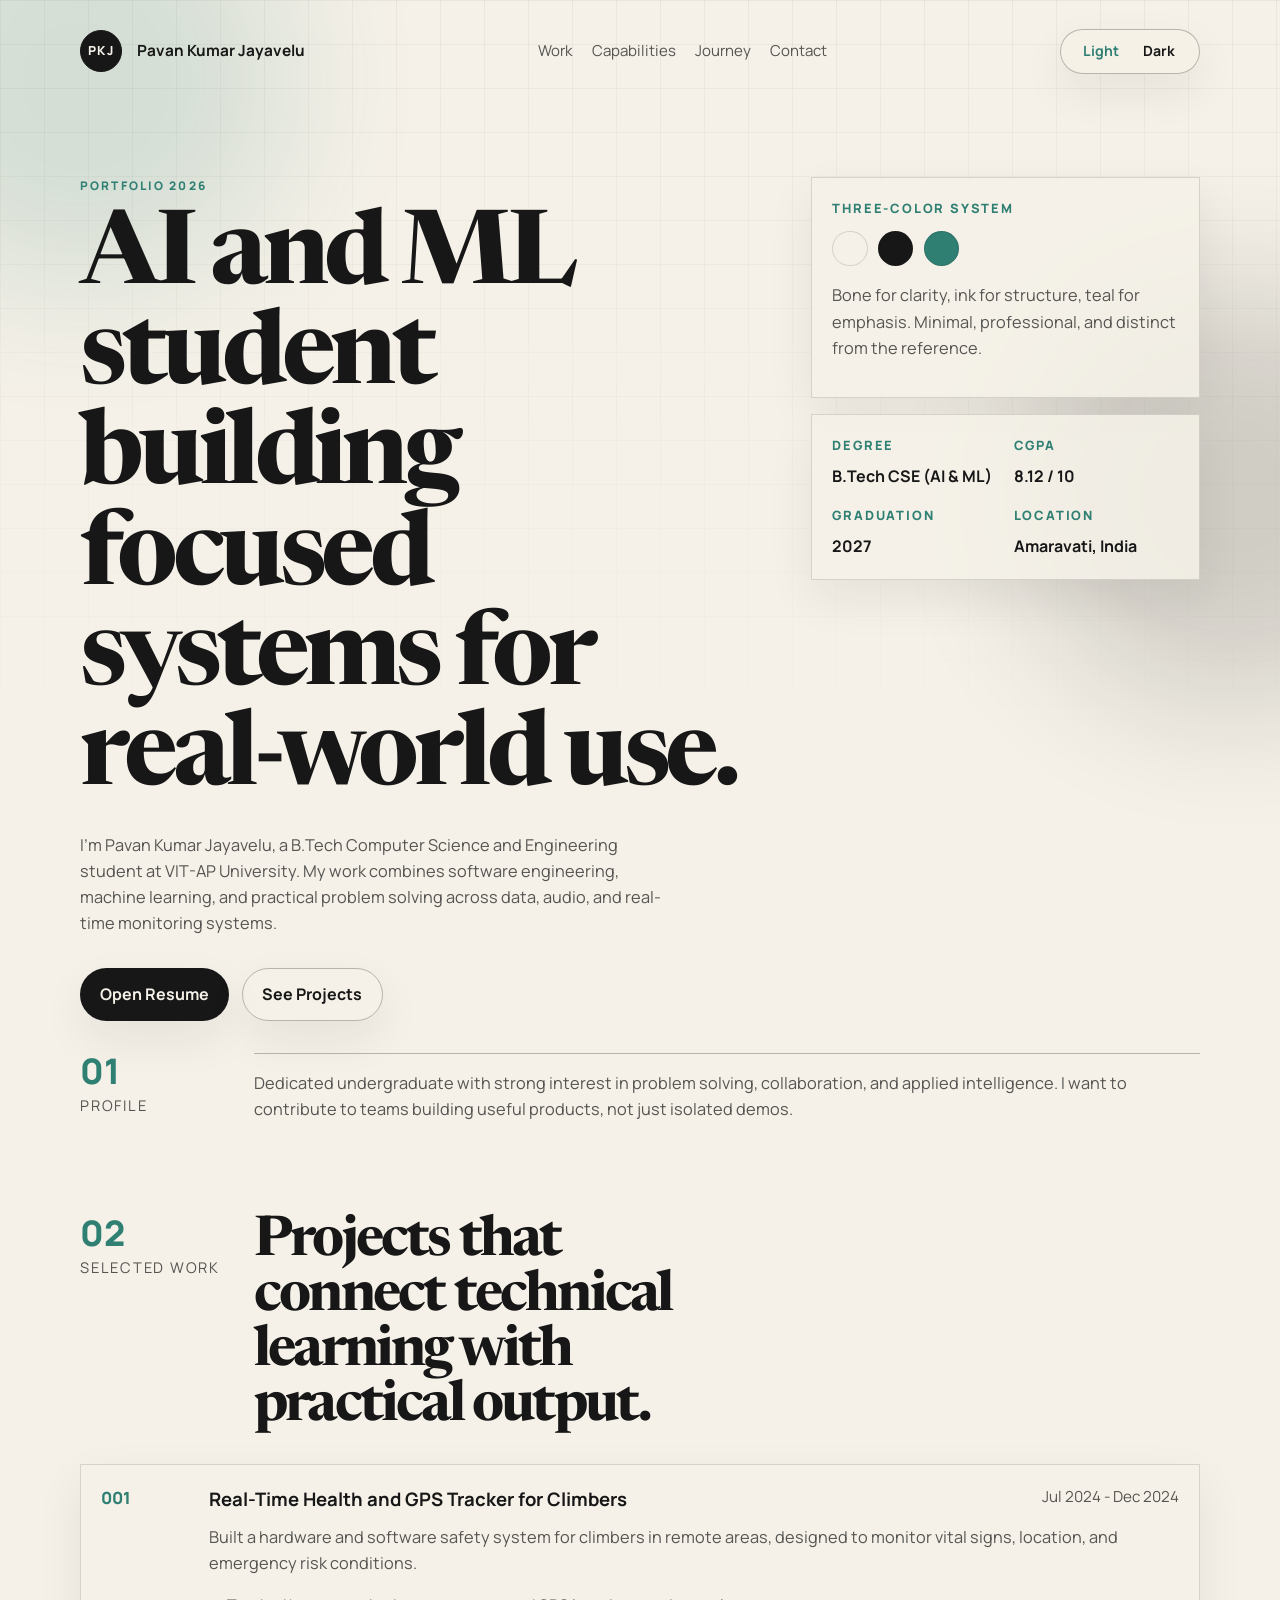
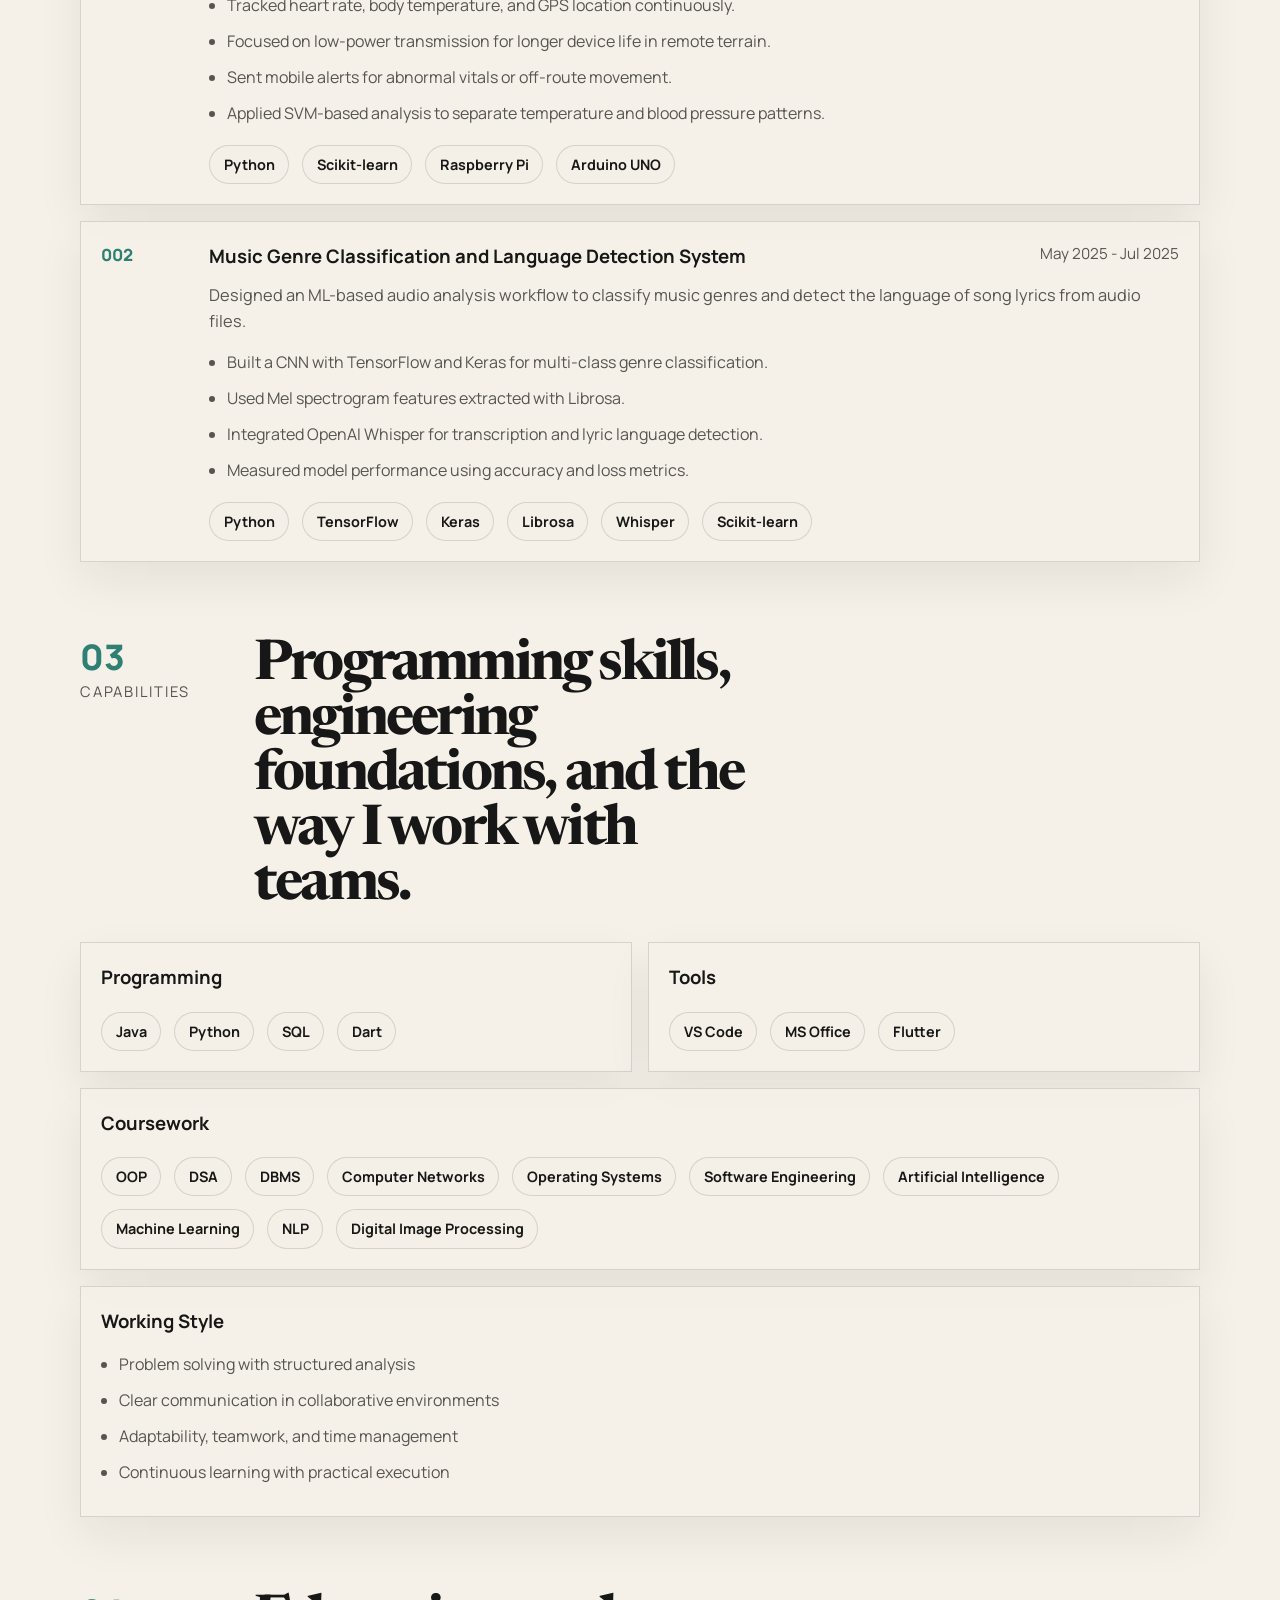
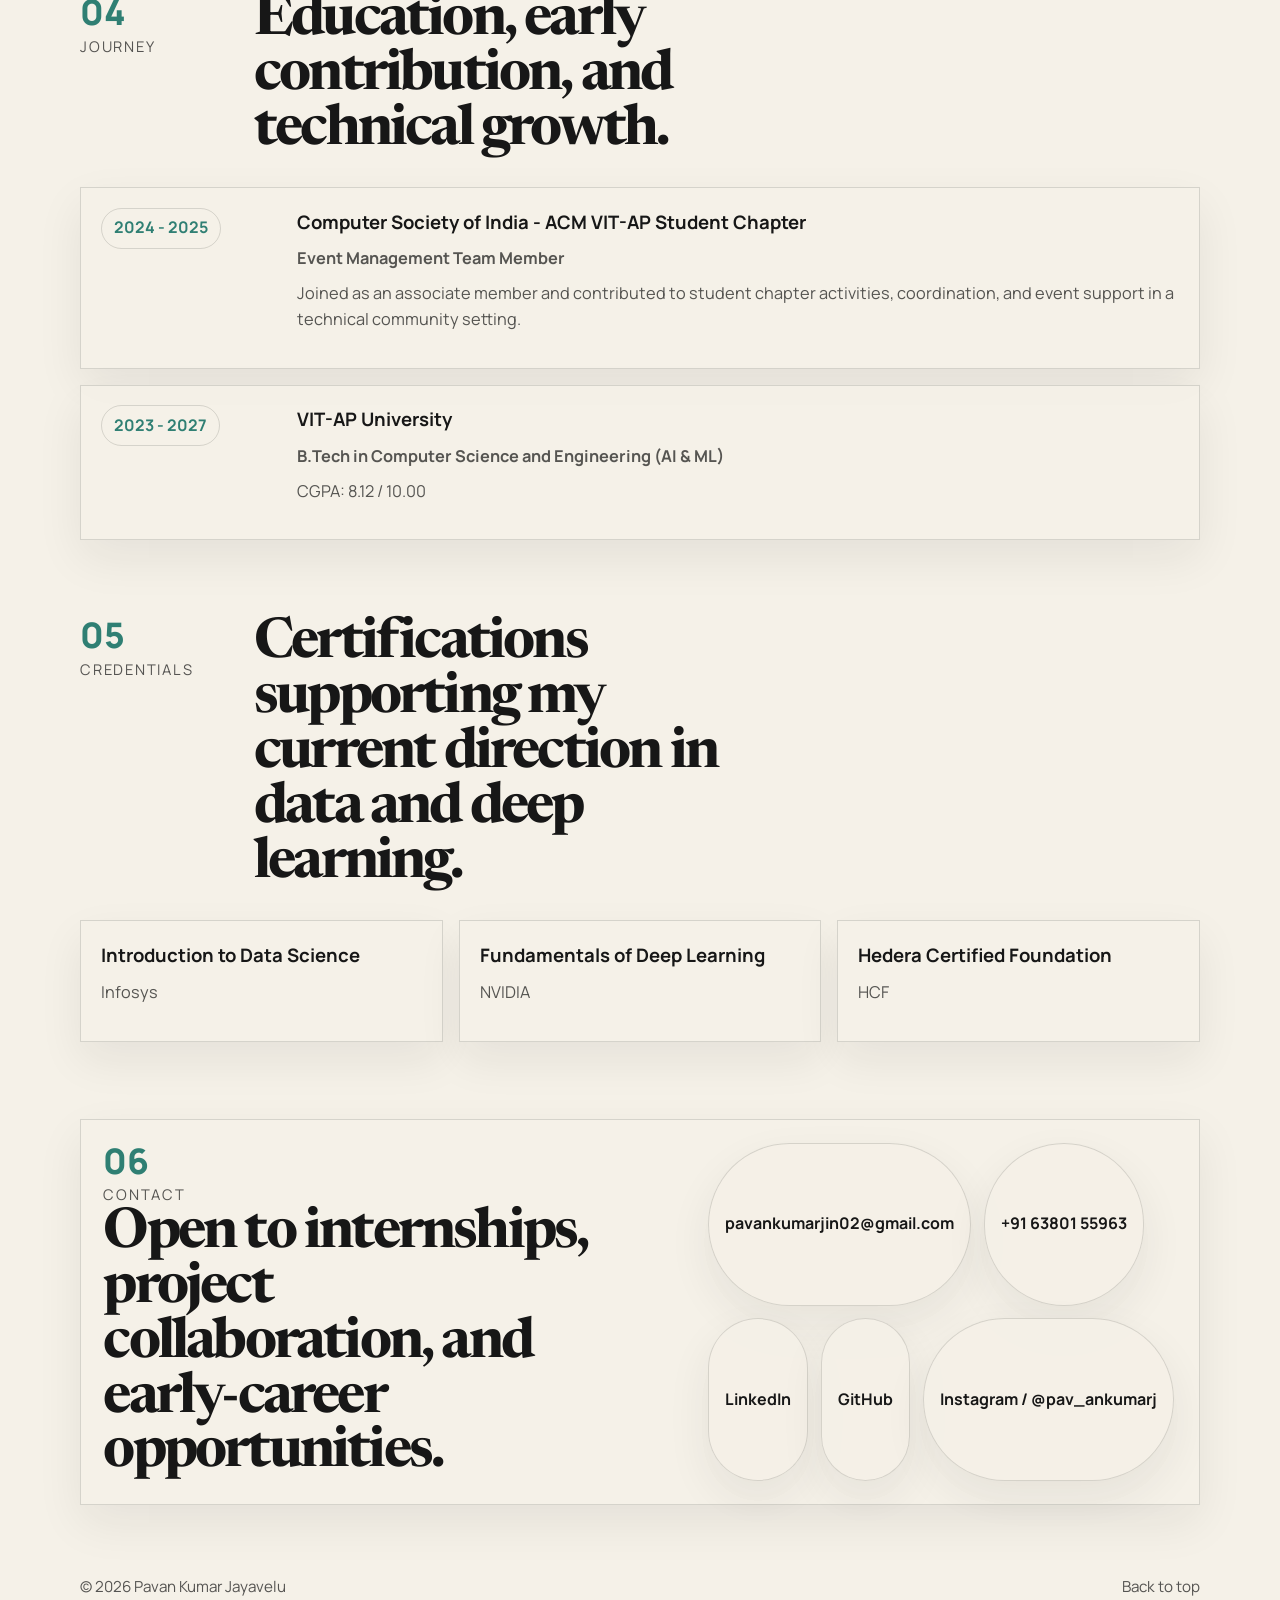
==== commit 5e7b929c: "contact added" ====
--- a/index.html
+++ b/index.html
@@ -316,6 +316,7 @@
             <a class="contact-link" href="tel:+916380155963">+91 63801 55963</a>
             <a class="contact-link" href="https://www.linkedin.com/in/pavan-kumar-jayavelu/" target="_blank" rel="noreferrer">LinkedIn</a>
             <a class="contact-link" href="https://github.com/PavankumarJ02" target="_blank" rel="noreferrer">GitHub</a>
+            <a class="contact-link" href="https://www.instagram.com/pav_ankumarj/" target="_blank" rel="noreferrer">Instagram / @pav_ankumarj</a>
           </div>
         </div>
       </section>
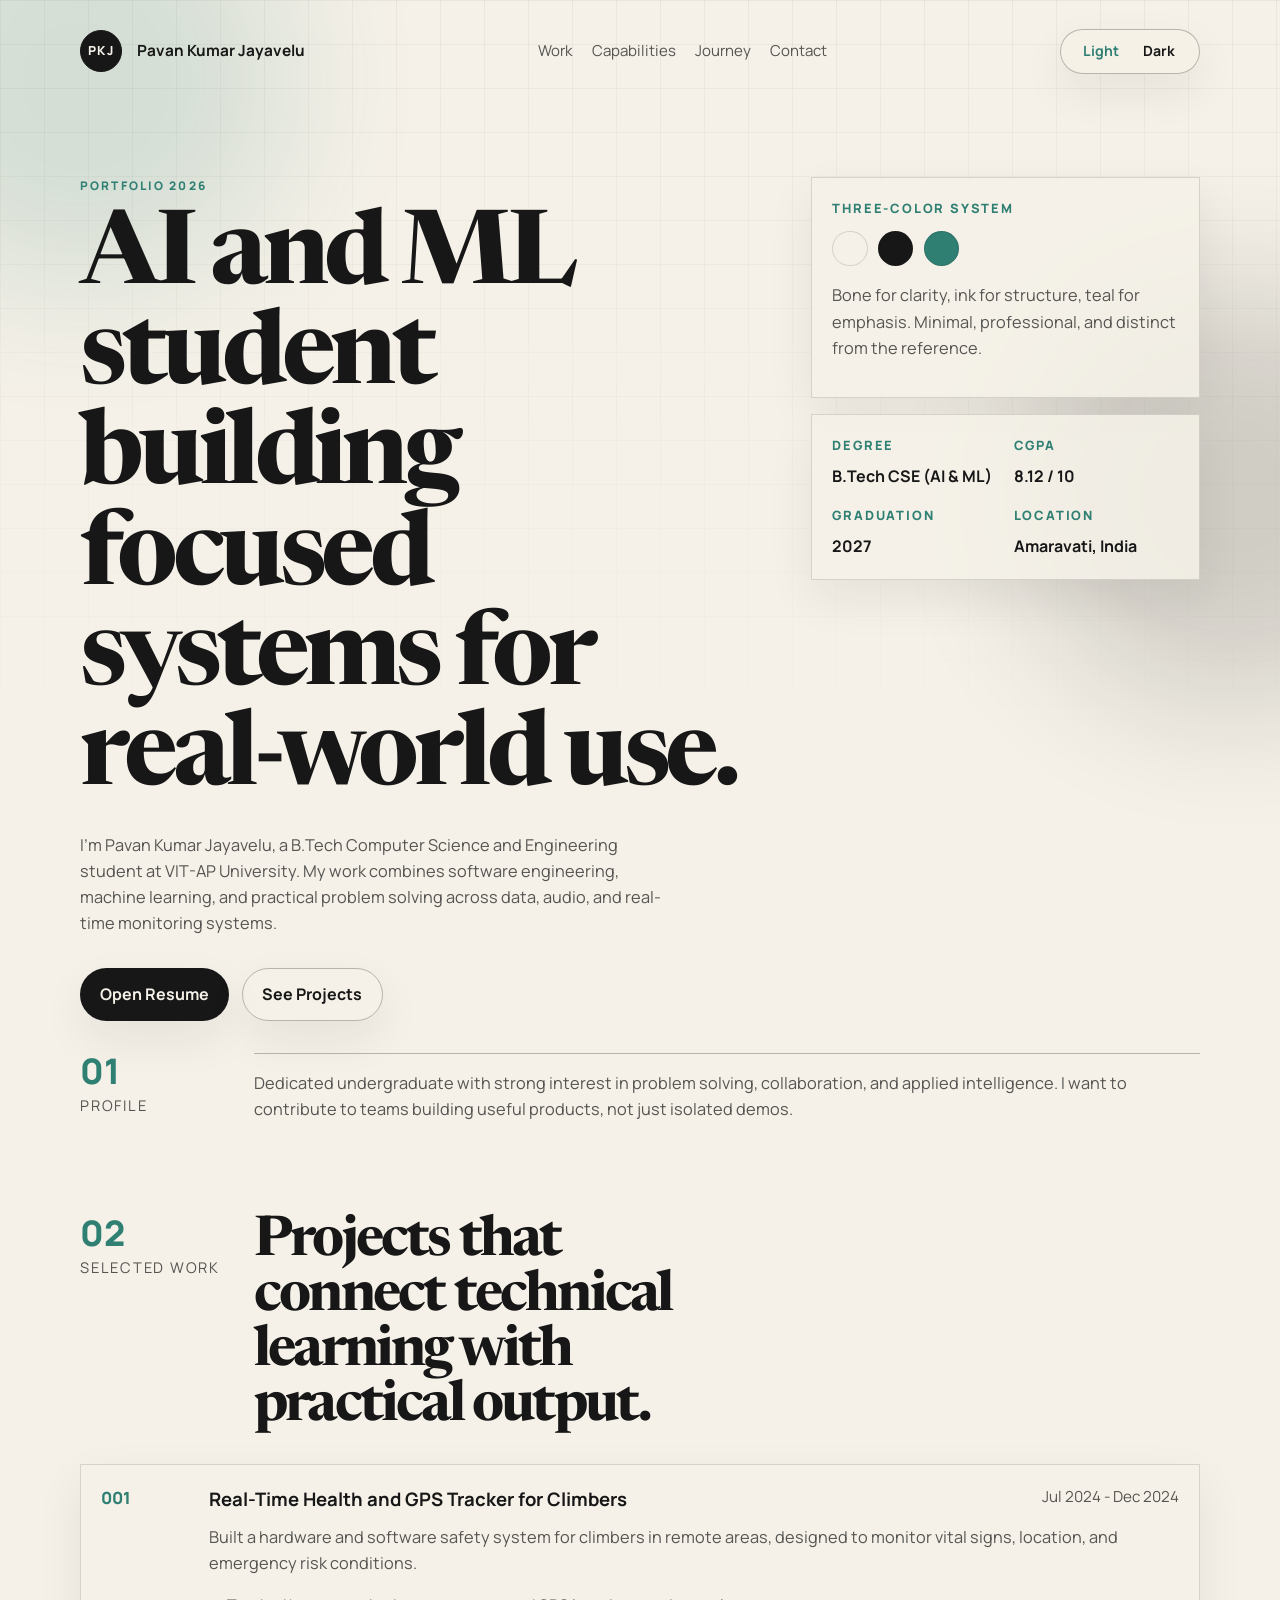
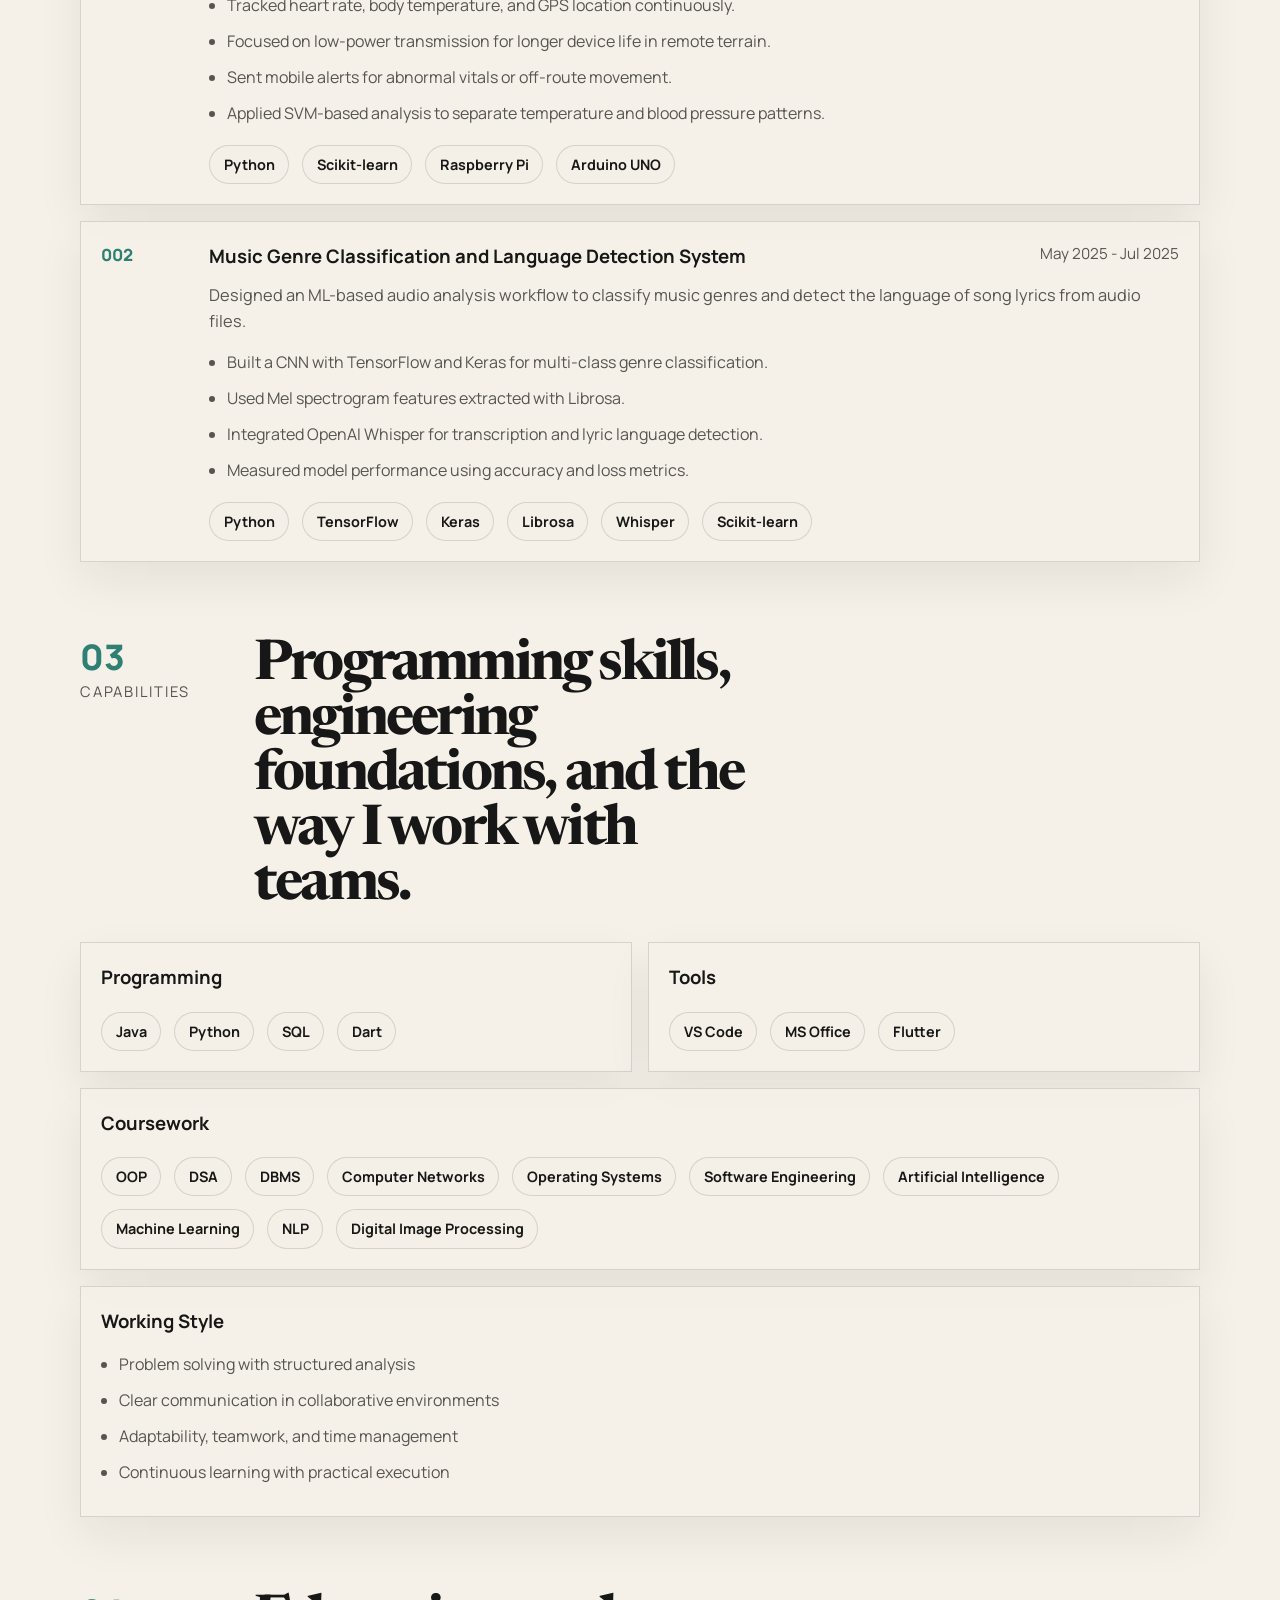
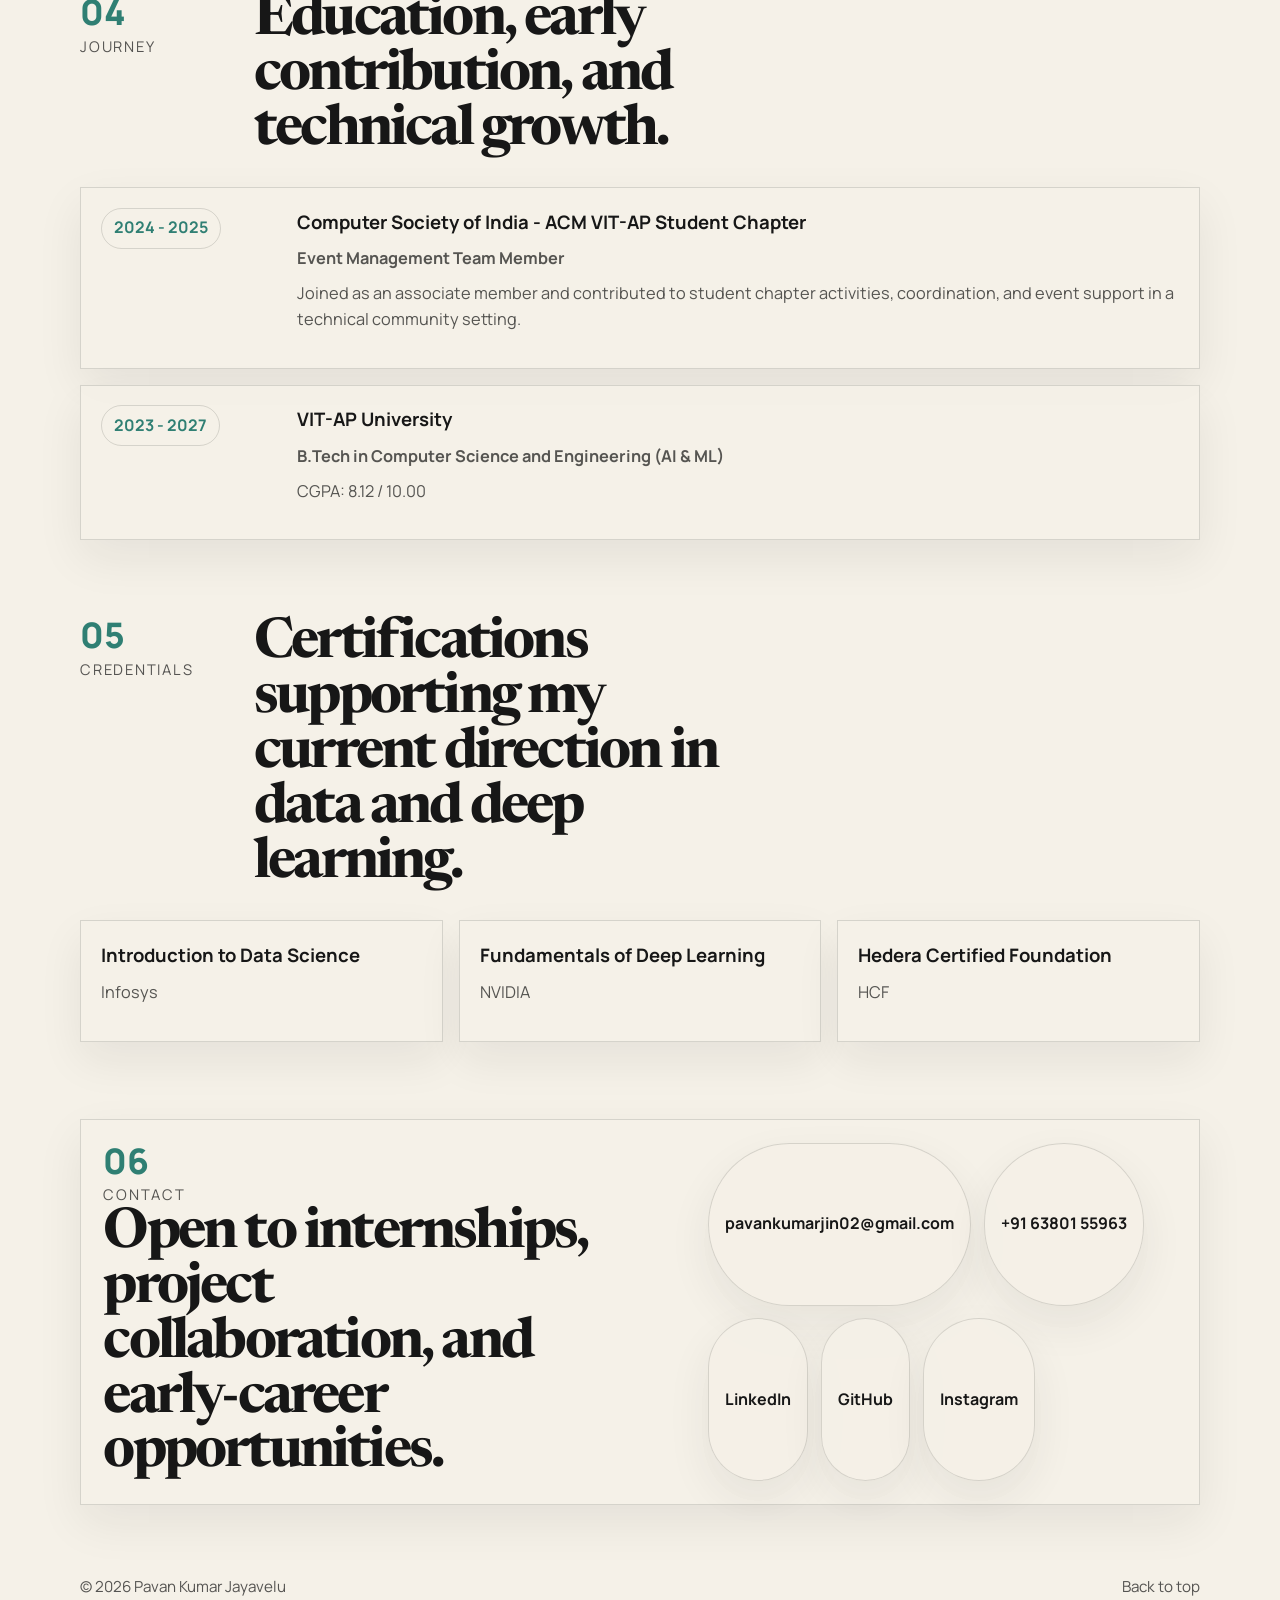
==== commit 29744185: "." ====
--- a/index.html
+++ b/index.html
@@ -1,332 +1,333 @@
 <!DOCTYPE html>
 <html lang="en">
-  <head>
-    <meta charset="UTF-8" />
-    <meta name="viewport" content="width=device-width, initial-scale=1.0" />
-    <title>Pavan Kumar Jayavelu | Portfolio</title>
-    <meta
-      name="description"
-      content="Portfolio of Pavan Kumar Jayavelu, a Computer Science student focused on AI, machine learning, and practical software systems."
-    />
-    <meta name="theme-color" content="#f5f1e8" />
-    <meta property="og:title" content="Pavan Kumar Jayavelu | Portfolio" />
-    <meta
-      property="og:description"
-      content="AI and machine learning student building practical systems with a clean engineering mindset."
-    />
-    <meta property="og:type" content="website" />
-    <meta property="og:image" content="assets/og-card.svg" />
-    <link rel="icon" type="image/svg+xml" href="assets/favicon.svg" />
-    <link rel="preconnect" href="https://fonts.googleapis.com" />
-    <link rel="preconnect" href="https://fonts.gstatic.com" crossorigin />
-    <link
-      href="https://fonts.googleapis.com/css2?family=Manrope:wght@400;500;600;700;800&family=Newsreader:opsz,wght@6..72,500;6..72,700&display=swap"
-      rel="stylesheet"
-    />
-    <link rel="stylesheet" href="styles.css" />
-  </head>
-  <body>
-    <div class="ambient ambient-left"></div>
-    <div class="ambient ambient-right"></div>
-
-    <header class="site-header">
-      <nav class="nav shell">
-        <a class="brand" href="#top" aria-label="Home">
-          <span class="brand-mark">PKJ</span>
-          <span class="brand-name">Pavan Kumar Jayavelu</span>
-        </a>
-        <div class="nav-links">
-          <a href="#work">Work</a>
-          <a href="#capabilities">Capabilities</a>
-          <a href="#journey">Journey</a>
-          <a href="#contact">Contact</a>
-        </div>
-        <button class="theme-toggle" id="theme-toggle" type="button" aria-label="Toggle dark mode">
-          <span class="theme-toggle-sun">Light</span>
-          <span class="theme-toggle-moon">Dark</span>
-        </button>
-      </nav>
-    </header>
-
-    <main id="top">
-      <section class="hero shell section reveal">
-        <div class="hero-grid">
-          <div class="hero-main">
-            <p class="eyebrow">Portfolio 2026</p>
-            <h1>AI and ML student building focused systems for real-world use.</h1>
-            <p class="hero-copy">
-              I'm Pavan Kumar Jayavelu, a B.Tech Computer Science and Engineering student at
-              VIT-AP University. My work combines software engineering, machine learning, and
-              practical problem solving across data, audio, and real-time monitoring systems.
+
+<head>
+  <meta charset="UTF-8" />
+  <meta name="viewport" content="width=device-width, initial-scale=1.0" />
+  <title>Pavan Kumar Jayavelu | Portfolio</title>
+  <meta name="description"
+    content="Portfolio of Pavan Kumar Jayavelu, a Computer Science student focused on AI, machine learning, and practical software systems." />
+  <meta name="theme-color" content="#f5f1e8" />
+  <meta property="og:title" content="Pavan Kumar Jayavelu | Portfolio" />
+  <meta property="og:description"
+    content="AI and machine learning student building practical systems with a clean engineering mindset." />
+  <meta property="og:type" content="website" />
+  <meta property="og:image" content="assets/og-card.svg" />
+  <link rel="icon" type="image/svg+xml" href="assets/favicon.svg" />
+  <link rel="preconnect" href="https://fonts.googleapis.com" />
+  <link rel="preconnect" href="https://fonts.gstatic.com" crossorigin />
+  <link
+    href="https://fonts.googleapis.com/css2?family=Manrope:wght@400;500;600;700;800&family=Newsreader:opsz,wght@6..72,500;6..72,700&display=swap"
+    rel="stylesheet" />
+  <link rel="stylesheet" href="styles.css" />
+</head>
+
+<body>
+  <div class="ambient ambient-left"></div>
+  <div class="ambient ambient-right"></div>
+
+  <header class="site-header">
+    <nav class="nav shell">
+      <a class="brand" href="#top" aria-label="Home">
+        <span class="brand-mark">PKJ</span>
+        <span class="brand-name">Pavan Kumar Jayavelu</span>
+      </a>
+      <div class="nav-links">
+        <a href="#work">Work</a>
+        <a href="#capabilities">Capabilities</a>
+        <a href="#journey">Journey</a>
+        <a href="#contact">Contact</a>
+      </div>
+      <button class="theme-toggle" id="theme-toggle" type="button" aria-label="Toggle dark mode">
+        <span class="theme-toggle-sun">Light</span>
+        <span class="theme-toggle-moon">Dark</span>
+      </button>
+    </nav>
+  </header>
+
+  <main id="top">
+    <section class="hero shell section reveal">
+      <div class="hero-grid">
+        <div class="hero-main">
+          <p class="eyebrow">Portfolio 2026</p>
+          <h1>AI and ML student building focused systems for real-world use.</h1>
+          <p class="hero-copy">
+            I'm Pavan Kumar Jayavelu, a B.Tech Computer Science and Engineering student at
+            VIT-AP University. My work combines software engineering, machine learning, and
+            practical problem solving across data, audio, and real-time monitoring systems.
+          </p>
+          <div class="hero-actions">
+            <a class="button button-ink" href="assets/Pavan_Kumar_Jayavelu_Resume.pdf" target="_blank"
+              rel="noreferrer">Open Resume</a>
+            <a class="button button-outline" href="#work">See Projects</a>
+          </div>
+        </div>
+
+        <aside class="hero-side">
+          <div class="note-card">
+            <p class="note-label">Three-color system</p>
+            <div class="palette">
+              <span class="swatch swatch-bone"></span>
+              <span class="swatch swatch-ink"></span>
+              <span class="swatch swatch-teal"></span>
+            </div>
+            <p class="note-copy">
+              Bone for clarity, ink for structure, teal for emphasis. Minimal, professional, and
+              distinct from the reference.
             </p>
-            <div class="hero-actions">
-              <a class="button button-ink" href="assets/Pavan_Kumar_Jayavelu_Resume.pdf" target="_blank" rel="noreferrer">Open Resume</a>
-              <a class="button button-outline" href="#work">See Projects</a>
-            </div>
-          </div>
-
-          <aside class="hero-side">
-            <div class="note-card">
-              <p class="note-label">Three-color system</p>
-              <div class="palette">
-                <span class="swatch swatch-bone"></span>
-                <span class="swatch swatch-ink"></span>
-                <span class="swatch swatch-teal"></span>
-              </div>
-              <p class="note-copy">
-                Bone for clarity, ink for structure, teal for emphasis. Minimal, professional, and
-                distinct from the reference.
-              </p>
-            </div>
-
-            <div class="facts-card">
-              <div class="fact">
-                <span class="fact-label">Degree</span>
-                <strong>B.Tech CSE (AI & ML)</strong>
-              </div>
-              <div class="fact">
-                <span class="fact-label">CGPA</span>
-                <strong>8.12 / 10</strong>
-              </div>
-              <div class="fact">
-                <span class="fact-label">Graduation</span>
-                <strong>2027</strong>
-              </div>
-              <div class="fact">
-                <span class="fact-label">Location</span>
-                <strong>Amaravati, India</strong>
-              </div>
-            </div>
-          </aside>
-        </div>
-      </section>
-
-      <section class="shell intro-band reveal">
-        <div class="intro-grid">
+          </div>
+
+          <div class="facts-card">
+            <div class="fact">
+              <span class="fact-label">Degree</span>
+              <strong>B.Tech CSE (AI & ML)</strong>
+            </div>
+            <div class="fact">
+              <span class="fact-label">CGPA</span>
+              <strong>8.12 / 10</strong>
+            </div>
+            <div class="fact">
+              <span class="fact-label">Graduation</span>
+              <strong>2027</strong>
+            </div>
+            <div class="fact">
+              <span class="fact-label">Location</span>
+              <strong>Amaravati, India</strong>
+            </div>
+          </div>
+        </aside>
+      </div>
+    </section>
+
+    <section class="shell intro-band reveal">
+      <div class="intro-grid">
+        <div class="section-key">
+          <span>01</span>
+          <p>Profile</p>
+        </div>
+        <div class="intro-text">
+          <p>
+            Dedicated undergraduate with strong interest in problem solving, collaboration, and
+            applied intelligence. I want to contribute to teams building useful products, not just
+            isolated demos.
+          </p>
+        </div>
+      </div>
+    </section>
+
+    <section class="shell section reveal" id="work">
+      <div class="section-head">
+        <div class="section-key">
+          <span>02</span>
+          <p>Selected Work</p>
+        </div>
+        <h2>Projects that connect technical learning with practical output.</h2>
+      </div>
+
+      <div class="project-stack">
+        <article class="project-row">
+          <div class="project-index">001</div>
+          <div class="project-body">
+            <div class="project-header">
+              <h3>Real-Time Health and GPS Tracker for Climbers</h3>
+              <p>Jul 2024 - Dec 2024</p>
+            </div>
+            <p class="project-summary">
+              Built a hardware and software safety system for climbers in remote areas, designed
+              to monitor vital signs, location, and emergency risk conditions.
+            </p>
+            <ul class="project-list">
+              <li>Tracked heart rate, body temperature, and GPS location continuously.</li>
+              <li>Focused on low-power transmission for longer device life in remote terrain.</li>
+              <li>Sent mobile alerts for abnormal vitals or off-route movement.</li>
+              <li>Applied SVM-based analysis to separate temperature and blood pressure patterns.</li>
+            </ul>
+            <div class="tag-row">
+              <span>Python</span>
+              <span>Scikit-learn</span>
+              <span>Raspberry Pi</span>
+              <span>Arduino UNO</span>
+            </div>
+          </div>
+        </article>
+
+        <article class="project-row">
+          <div class="project-index">002</div>
+          <div class="project-body">
+            <div class="project-header">
+              <h3>Music Genre Classification and Language Detection System</h3>
+              <p>May 2025 - Jul 2025</p>
+            </div>
+            <p class="project-summary">
+              Designed an ML-based audio analysis workflow to classify music genres and detect the
+              language of song lyrics from audio files.
+            </p>
+            <ul class="project-list">
+              <li>Built a CNN with TensorFlow and Keras for multi-class genre classification.</li>
+              <li>Used Mel spectrogram features extracted with Librosa.</li>
+              <li>Integrated OpenAI Whisper for transcription and lyric language detection.</li>
+              <li>Measured model performance using accuracy and loss metrics.</li>
+            </ul>
+            <div class="tag-row">
+              <span>Python</span>
+              <span>TensorFlow</span>
+              <span>Keras</span>
+              <span>Librosa</span>
+              <span>Whisper</span>
+              <span>Scikit-learn</span>
+            </div>
+          </div>
+        </article>
+      </div>
+    </section>
+
+    <section class="shell section reveal" id="capabilities">
+      <div class="section-head">
+        <div class="section-key">
+          <span>03</span>
+          <p>Capabilities</p>
+        </div>
+        <h2>Programming skills, engineering foundations, and the way I work with teams.</h2>
+      </div>
+
+      <div class="capability-grid">
+        <article class="cap-card">
+          <h3>Programming</h3>
+          <div class="tag-row">
+            <span>Java</span>
+            <span>Python</span>
+            <span>SQL</span>
+            <span>Dart</span>
+          </div>
+        </article>
+
+        <article class="cap-card">
+          <h3>Tools</h3>
+          <div class="tag-row">
+            <span>VS Code</span>
+            <span>MS Office</span>
+            <span>Flutter</span>
+          </div>
+        </article>
+
+        <article class="cap-card cap-card-wide">
+          <h3>Coursework</h3>
+          <div class="tag-row">
+            <span>OOP</span>
+            <span>DSA</span>
+            <span>DBMS</span>
+            <span>Computer Networks</span>
+            <span>Operating Systems</span>
+            <span>Software Engineering</span>
+            <span>Artificial Intelligence</span>
+            <span>Machine Learning</span>
+            <span>NLP</span>
+            <span>Digital Image Processing</span>
+          </div>
+        </article>
+
+        <article class="cap-card cap-card-wide">
+          <h3>Working Style</h3>
+          <ul class="quality-list">
+            <li>Problem solving with structured analysis</li>
+            <li>Clear communication in collaborative environments</li>
+            <li>Adaptability, teamwork, and time management</li>
+            <li>Continuous learning with practical execution</li>
+          </ul>
+        </article>
+      </div>
+    </section>
+
+    <section class="shell section reveal" id="journey">
+      <div class="section-head">
+        <div class="section-key">
+          <span>04</span>
+          <p>Journey</p>
+        </div>
+        <h2>Education, early contribution, and technical growth.</h2>
+      </div>
+
+      <div class="timeline">
+        <article class="timeline-row">
+          <div class="timeline-date">
+            <span>2024 - 2025</span>
+          </div>
+          <div class="timeline-content">
+            <h3>Computer Society of India - ACM VIT-AP Student Chapter</h3>
+            <p class="timeline-role">Event Management Team Member</p>
+            <p>
+              Joined as an associate member and contributed to student chapter activities,
+              coordination, and event support in a technical community setting.
+            </p>
+          </div>
+        </article>
+
+        <article class="timeline-row">
+          <div class="timeline-date">
+            <span>2023 - 2027</span>
+          </div>
+          <div class="timeline-content">
+            <h3>VIT-AP University</h3>
+            <p class="timeline-role">B.Tech in Computer Science and Engineering (AI & ML)</p>
+            <p>CGPA: 8.12 / 10.00</p>
+          </div>
+        </article>
+      </div>
+    </section>
+
+    <section class="shell section reveal">
+      <div class="section-head">
+        <div class="section-key">
+          <span>05</span>
+          <p>Credentials</p>
+        </div>
+        <h2>Certifications supporting my current direction in data and deep learning.</h2>
+      </div>
+
+      <div class="cert-grid">
+        <article class="cert-card">
+          <h3>Introduction to Data Science</h3>
+          <p>Infosys</p>
+        </article>
+        <article class="cert-card">
+          <h3>Fundamentals of Deep Learning</h3>
+          <p>NVIDIA</p>
+        </article>
+        <article class="cert-card">
+          <h3>Hedera Certified Foundation</h3>
+          <p>HCF</p>
+        </article>
+      </div>
+    </section>
+
+    <section class="shell section reveal" id="contact">
+      <div class="contact-panel">
+        <div class="contact-copy">
           <div class="section-key">
-            <span>01</span>
-            <p>Profile</p>
-          </div>
-          <div class="intro-text">
-            <p>
-              Dedicated undergraduate with strong interest in problem solving, collaboration, and
-              applied intelligence. I want to contribute to teams building useful products, not just
-              isolated demos.
-            </p>
-          </div>
-        </div>
-      </section>
-
-      <section class="shell section reveal" id="work">
-        <div class="section-head">
-          <div class="section-key">
-            <span>02</span>
-            <p>Selected Work</p>
-          </div>
-          <h2>Projects that connect technical learning with practical output.</h2>
-        </div>
-
-        <div class="project-stack">
-          <article class="project-row">
-            <div class="project-index">001</div>
-            <div class="project-body">
-              <div class="project-header">
-                <h3>Real-Time Health and GPS Tracker for Climbers</h3>
-                <p>Jul 2024 - Dec 2024</p>
-              </div>
-              <p class="project-summary">
-                Built a hardware and software safety system for climbers in remote areas, designed
-                to monitor vital signs, location, and emergency risk conditions.
-              </p>
-              <ul class="project-list">
-                <li>Tracked heart rate, body temperature, and GPS location continuously.</li>
-                <li>Focused on low-power transmission for longer device life in remote terrain.</li>
-                <li>Sent mobile alerts for abnormal vitals or off-route movement.</li>
-                <li>Applied SVM-based analysis to separate temperature and blood pressure patterns.</li>
-              </ul>
-              <div class="tag-row">
-                <span>Python</span>
-                <span>Scikit-learn</span>
-                <span>Raspberry Pi</span>
-                <span>Arduino UNO</span>
-              </div>
-            </div>
-          </article>
-
-          <article class="project-row">
-            <div class="project-index">002</div>
-            <div class="project-body">
-              <div class="project-header">
-                <h3>Music Genre Classification and Language Detection System</h3>
-                <p>May 2025 - Jul 2025</p>
-              </div>
-              <p class="project-summary">
-                Designed an ML-based audio analysis workflow to classify music genres and detect the
-                language of song lyrics from audio files.
-              </p>
-              <ul class="project-list">
-                <li>Built a CNN with TensorFlow and Keras for multi-class genre classification.</li>
-                <li>Used Mel spectrogram features extracted with Librosa.</li>
-                <li>Integrated OpenAI Whisper for transcription and lyric language detection.</li>
-                <li>Measured model performance using accuracy and loss metrics.</li>
-              </ul>
-              <div class="tag-row">
-                <span>Python</span>
-                <span>TensorFlow</span>
-                <span>Keras</span>
-                <span>Librosa</span>
-                <span>Whisper</span>
-                <span>Scikit-learn</span>
-              </div>
-            </div>
-          </article>
-        </div>
-      </section>
-
-      <section class="shell section reveal" id="capabilities">
-        <div class="section-head">
-          <div class="section-key">
-            <span>03</span>
-            <p>Capabilities</p>
-          </div>
-          <h2>Programming skills, engineering foundations, and the way I work with teams.</h2>
-        </div>
-
-        <div class="capability-grid">
-          <article class="cap-card">
-            <h3>Programming</h3>
-            <div class="tag-row">
-              <span>Java</span>
-              <span>Python</span>
-              <span>SQL</span>
-              <span>Dart</span>
-            </div>
-          </article>
-
-          <article class="cap-card">
-            <h3>Tools</h3>
-            <div class="tag-row">
-              <span>VS Code</span>
-              <span>MS Office</span>
-              <span>Flutter</span>
-            </div>
-          </article>
-
-          <article class="cap-card cap-card-wide">
-            <h3>Coursework</h3>
-            <div class="tag-row">
-              <span>OOP</span>
-              <span>DSA</span>
-              <span>DBMS</span>
-              <span>Computer Networks</span>
-              <span>Operating Systems</span>
-              <span>Software Engineering</span>
-              <span>Artificial Intelligence</span>
-              <span>Machine Learning</span>
-              <span>NLP</span>
-              <span>Digital Image Processing</span>
-            </div>
-          </article>
-
-          <article class="cap-card cap-card-wide">
-            <h3>Working Style</h3>
-            <ul class="quality-list">
-              <li>Problem solving with structured analysis</li>
-              <li>Clear communication in collaborative environments</li>
-              <li>Adaptability, teamwork, and time management</li>
-              <li>Continuous learning with practical execution</li>
-            </ul>
-          </article>
-        </div>
-      </section>
-
-      <section class="shell section reveal" id="journey">
-        <div class="section-head">
-          <div class="section-key">
-            <span>04</span>
-            <p>Journey</p>
-          </div>
-          <h2>Education, early contribution, and technical growth.</h2>
-        </div>
-
-        <div class="timeline">
-          <article class="timeline-row">
-            <div class="timeline-date">
-              <span>2024 - 2025</span>
-            </div>
-            <div class="timeline-content">
-              <h3>Computer Society of India - ACM VIT-AP Student Chapter</h3>
-              <p class="timeline-role">Event Management Team Member</p>
-              <p>
-                Joined as an associate member and contributed to student chapter activities,
-                coordination, and event support in a technical community setting.
-              </p>
-            </div>
-          </article>
-
-          <article class="timeline-row">
-            <div class="timeline-date">
-              <span>2023 - 2027</span>
-            </div>
-            <div class="timeline-content">
-              <h3>VIT-AP University</h3>
-              <p class="timeline-role">B.Tech in Computer Science and Engineering (AI & ML)</p>
-              <p>CGPA: 8.12 / 10.00</p>
-            </div>
-          </article>
-        </div>
-      </section>
-
-      <section class="shell section reveal">
-        <div class="section-head">
-          <div class="section-key">
-            <span>05</span>
-            <p>Credentials</p>
-          </div>
-          <h2>Certifications supporting my current direction in data and deep learning.</h2>
-        </div>
-
-        <div class="cert-grid">
-          <article class="cert-card">
-            <h3>Introduction to Data Science</h3>
-            <p>Infosys</p>
-          </article>
-          <article class="cert-card">
-            <h3>Fundamentals of Deep Learning</h3>
-            <p>NVIDIA</p>
-          </article>
-          <article class="cert-card">
-            <h3>Hedera Certified Foundation</h3>
-            <p>HCF</p>
-          </article>
-        </div>
-      </section>
-
-      <section class="shell section reveal" id="contact">
-        <div class="contact-panel">
-          <div class="contact-copy">
-            <div class="section-key">
-              <span>06</span>
-              <p>Contact</p>
-            </div>
-            <h2>Open to internships, project collaboration, and early-career opportunities.</h2>
-          </div>
-          <div class="contact-links">
-            <a class="contact-link" href="mailto:pavankumarjin02@gmail.com">pavankumarjin02@gmail.com</a>
-            <a class="contact-link" href="tel:+916380155963">+91 63801 55963</a>
-            <a class="contact-link" href="https://www.linkedin.com/in/pavan-kumar-jayavelu/" target="_blank" rel="noreferrer">LinkedIn</a>
-            <a class="contact-link" href="https://github.com/PavankumarJ02" target="_blank" rel="noreferrer">GitHub</a>
-            <a class="contact-link" href="https://www.instagram.com/pav_ankumarj/" target="_blank" rel="noreferrer">Instagram / @pav_ankumarj</a>
-          </div>
-        </div>
-      </section>
-    </main>
-
-    <footer class="site-footer shell">
-      <p>&copy; <span id="year"></span> Pavan Kumar Jayavelu</p>
-      <a href="#top">Back to top</a>
-    </footer>
-
-    <script src="script.js"></script>
-  </body>
-</html>
+            <span>06</span>
+            <p>Contact</p>
+          </div>
+          <h2>Open to internships, project collaboration, and early-career opportunities.</h2>
+        </div>
+        <div class="contact-links">
+          <a class="contact-link" href="mailto:pavankumarjin02@gmail.com">pavankumarjin02@gmail.com</a>
+          <a class="contact-link" href="tel:+916380155963">+91 63801 55963</a>
+          <a class="contact-link" href="https://www.linkedin.com/in/pavan-kumar-jayavelu/" target="_blank"
+            rel="noreferrer">LinkedIn</a>
+          <a class="contact-link" href="https://github.com/PavankumarJ02" target="_blank" rel="noreferrer">GitHub</a>
+          <a class="contact-link" href="https://www.instagram.com/pav_ankumarj/" target="_blank"
+            rel="noreferrer">Instagram </a>
+        </div>
+      </div>
+    </section>
+  </main>
+
+  <footer class="site-footer shell">
+    <p>&copy; <span id="year"></span> Pavan Kumar Jayavelu</p>
+    <a href="#top">Back to top</a>
+  </footer>
+
+  <script src="script.js"></script>
+</body>
+
+</html>
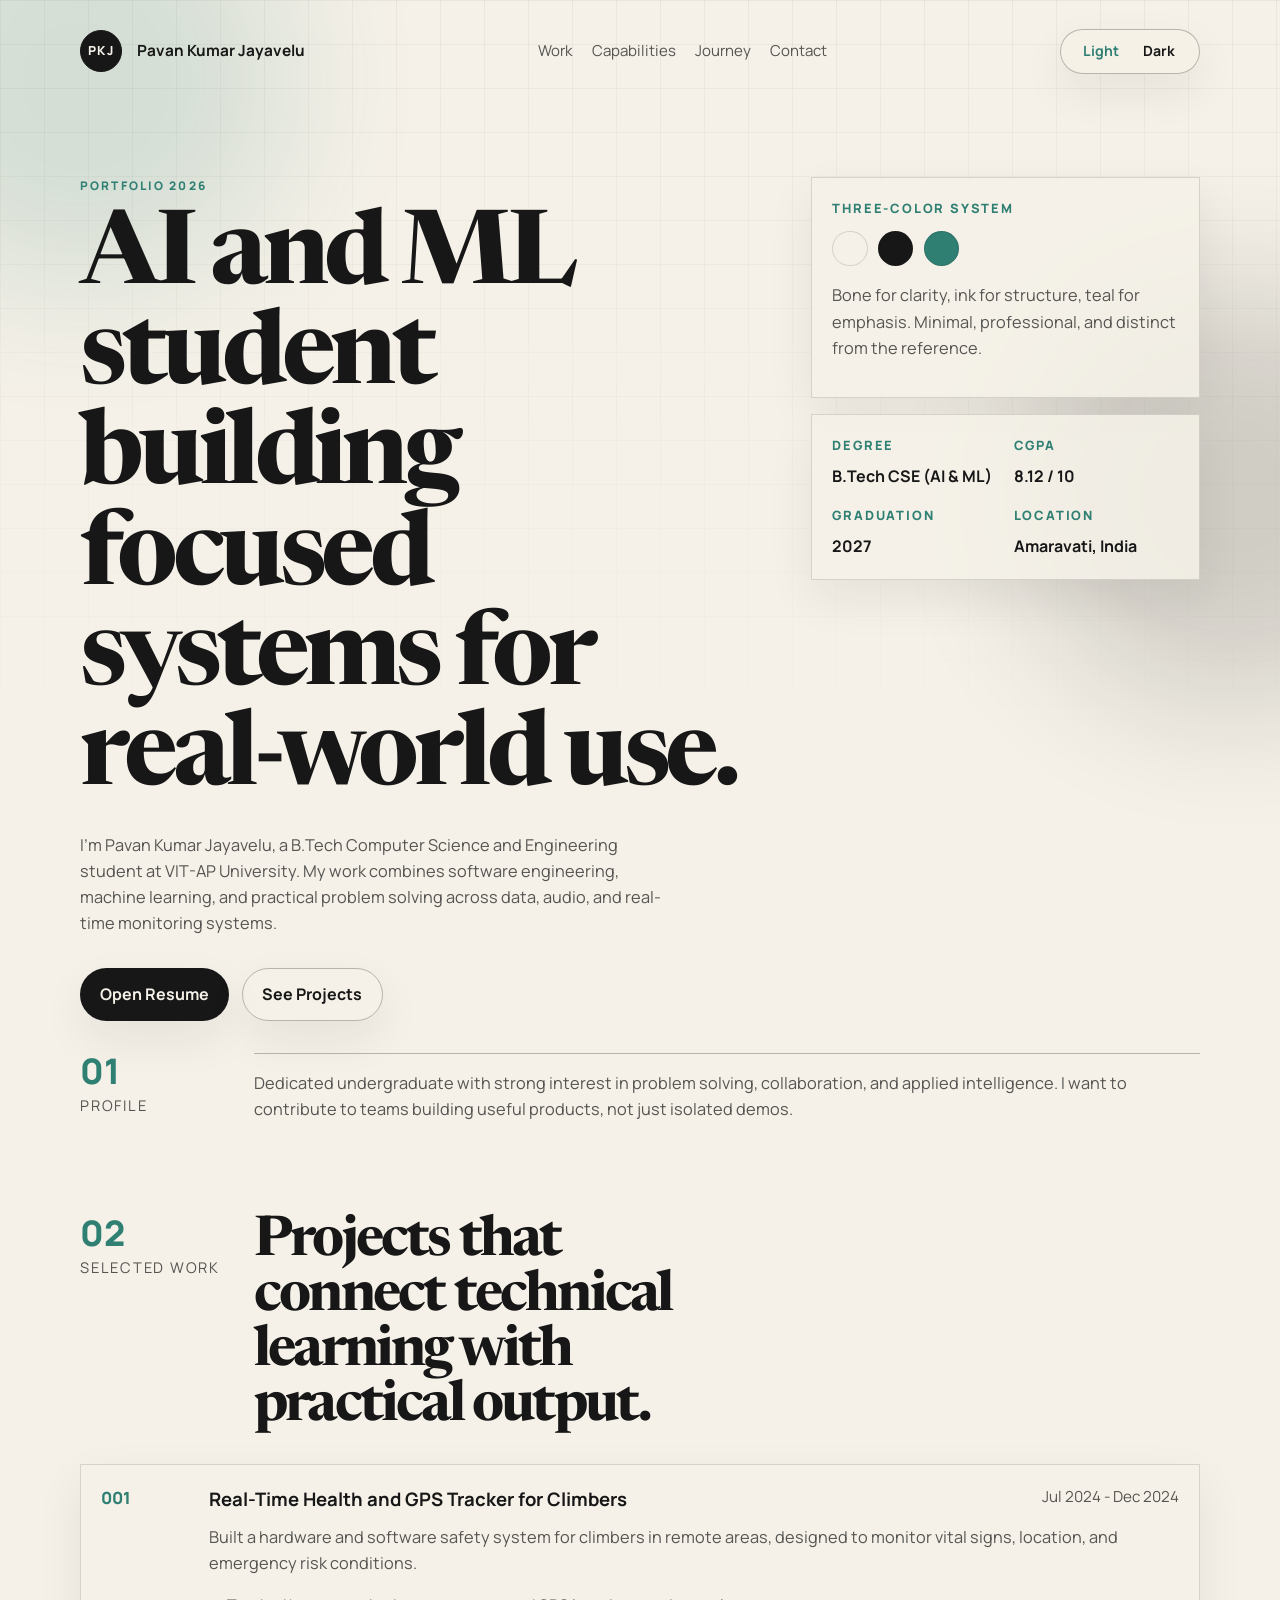
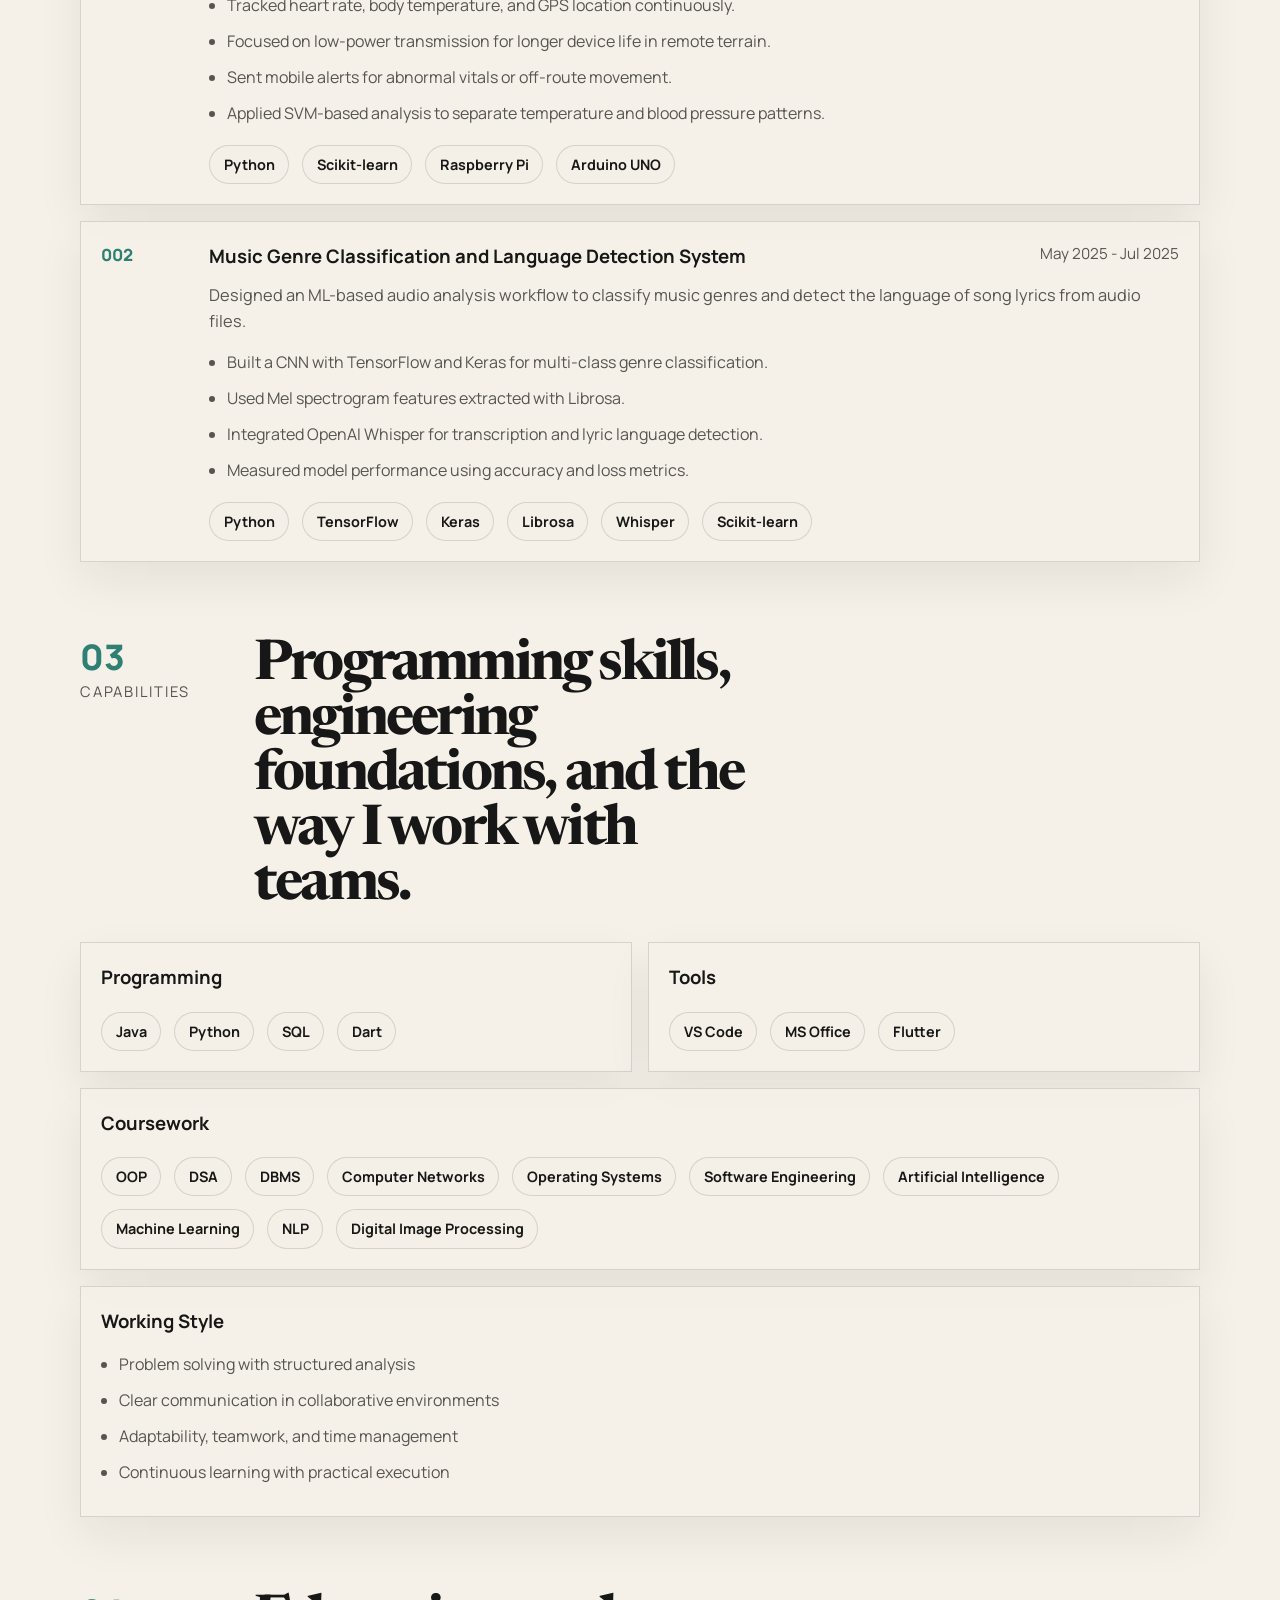
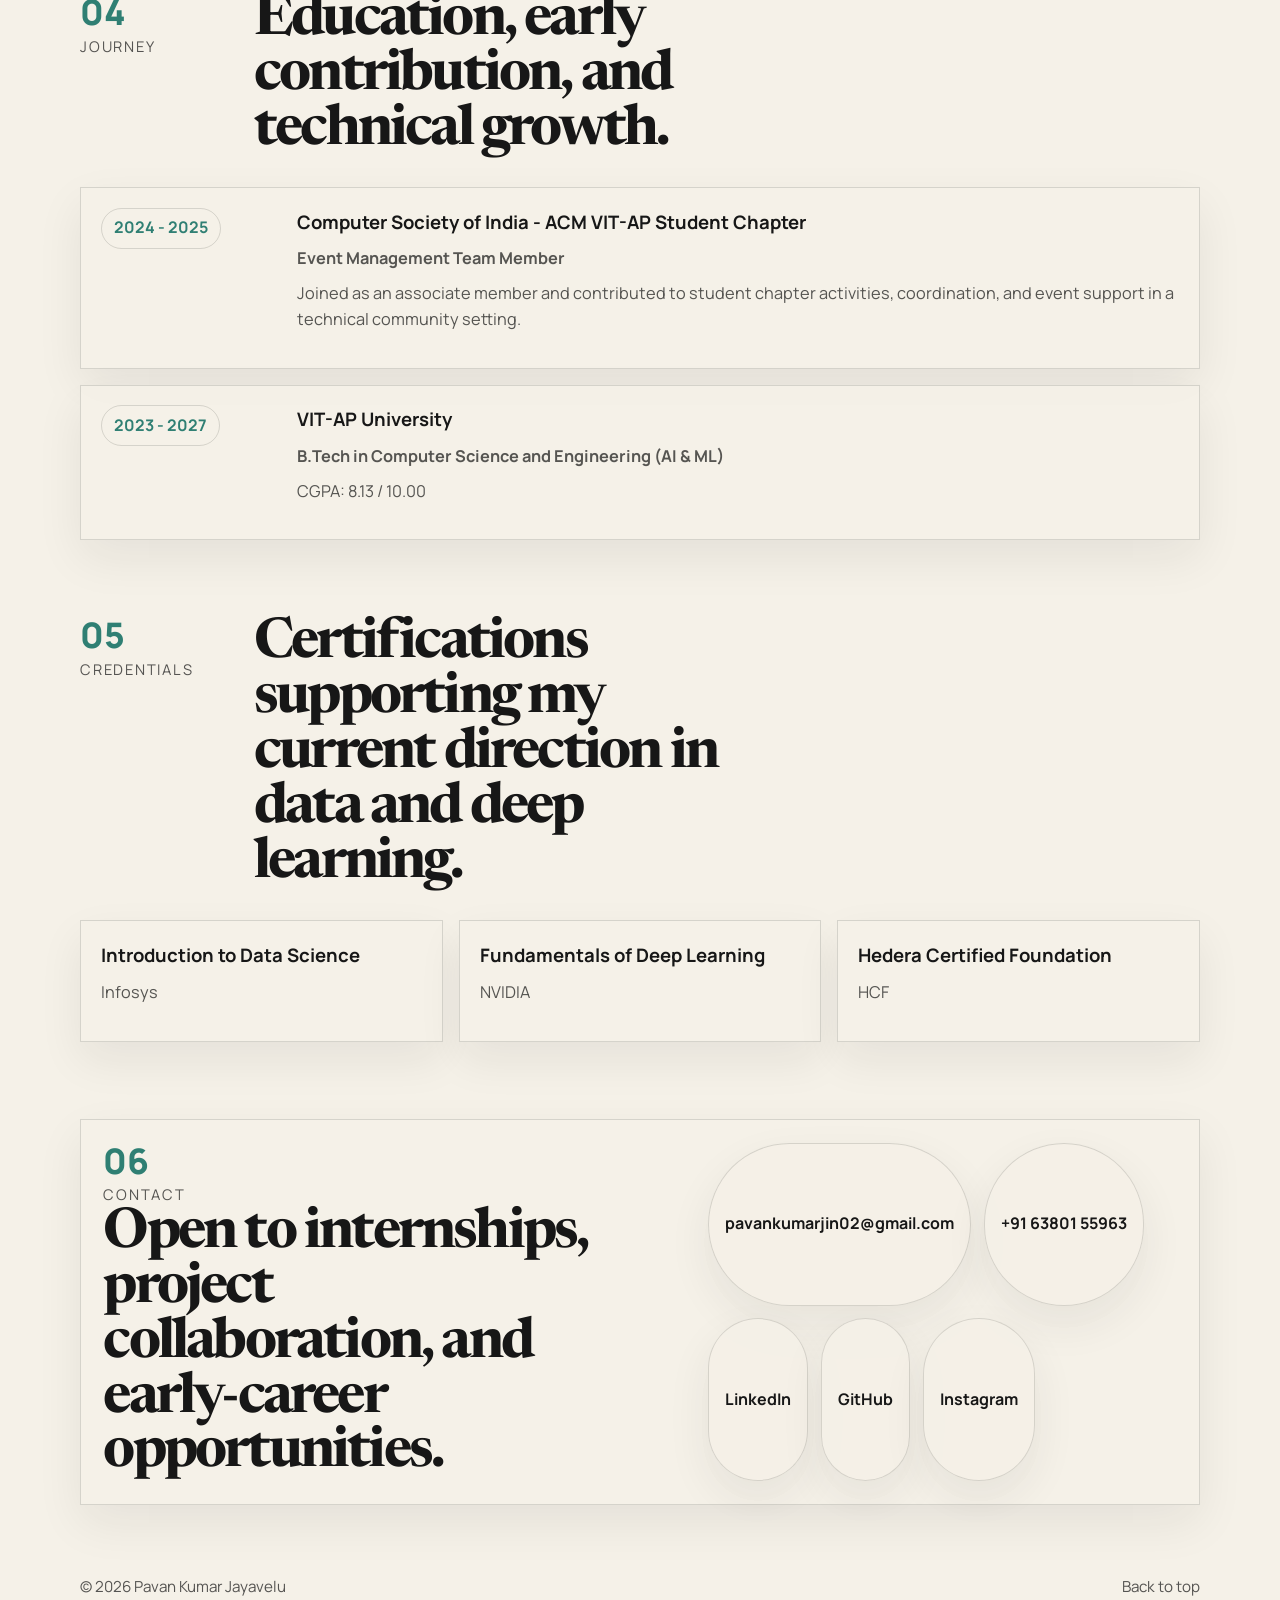
==== commit 030559ca: "cgpa updated" ====
--- a/index.html
+++ b/index.html
@@ -269,7 +269,7 @@
           <div class="timeline-content">
             <h3>VIT-AP University</h3>
             <p class="timeline-role">B.Tech in Computer Science and Engineering (AI & ML)</p>
-            <p>CGPA: 8.12 / 10.00</p>
+            <p>CGPA: 8.13 / 10.00</p>
           </div>
         </article>
       </div>
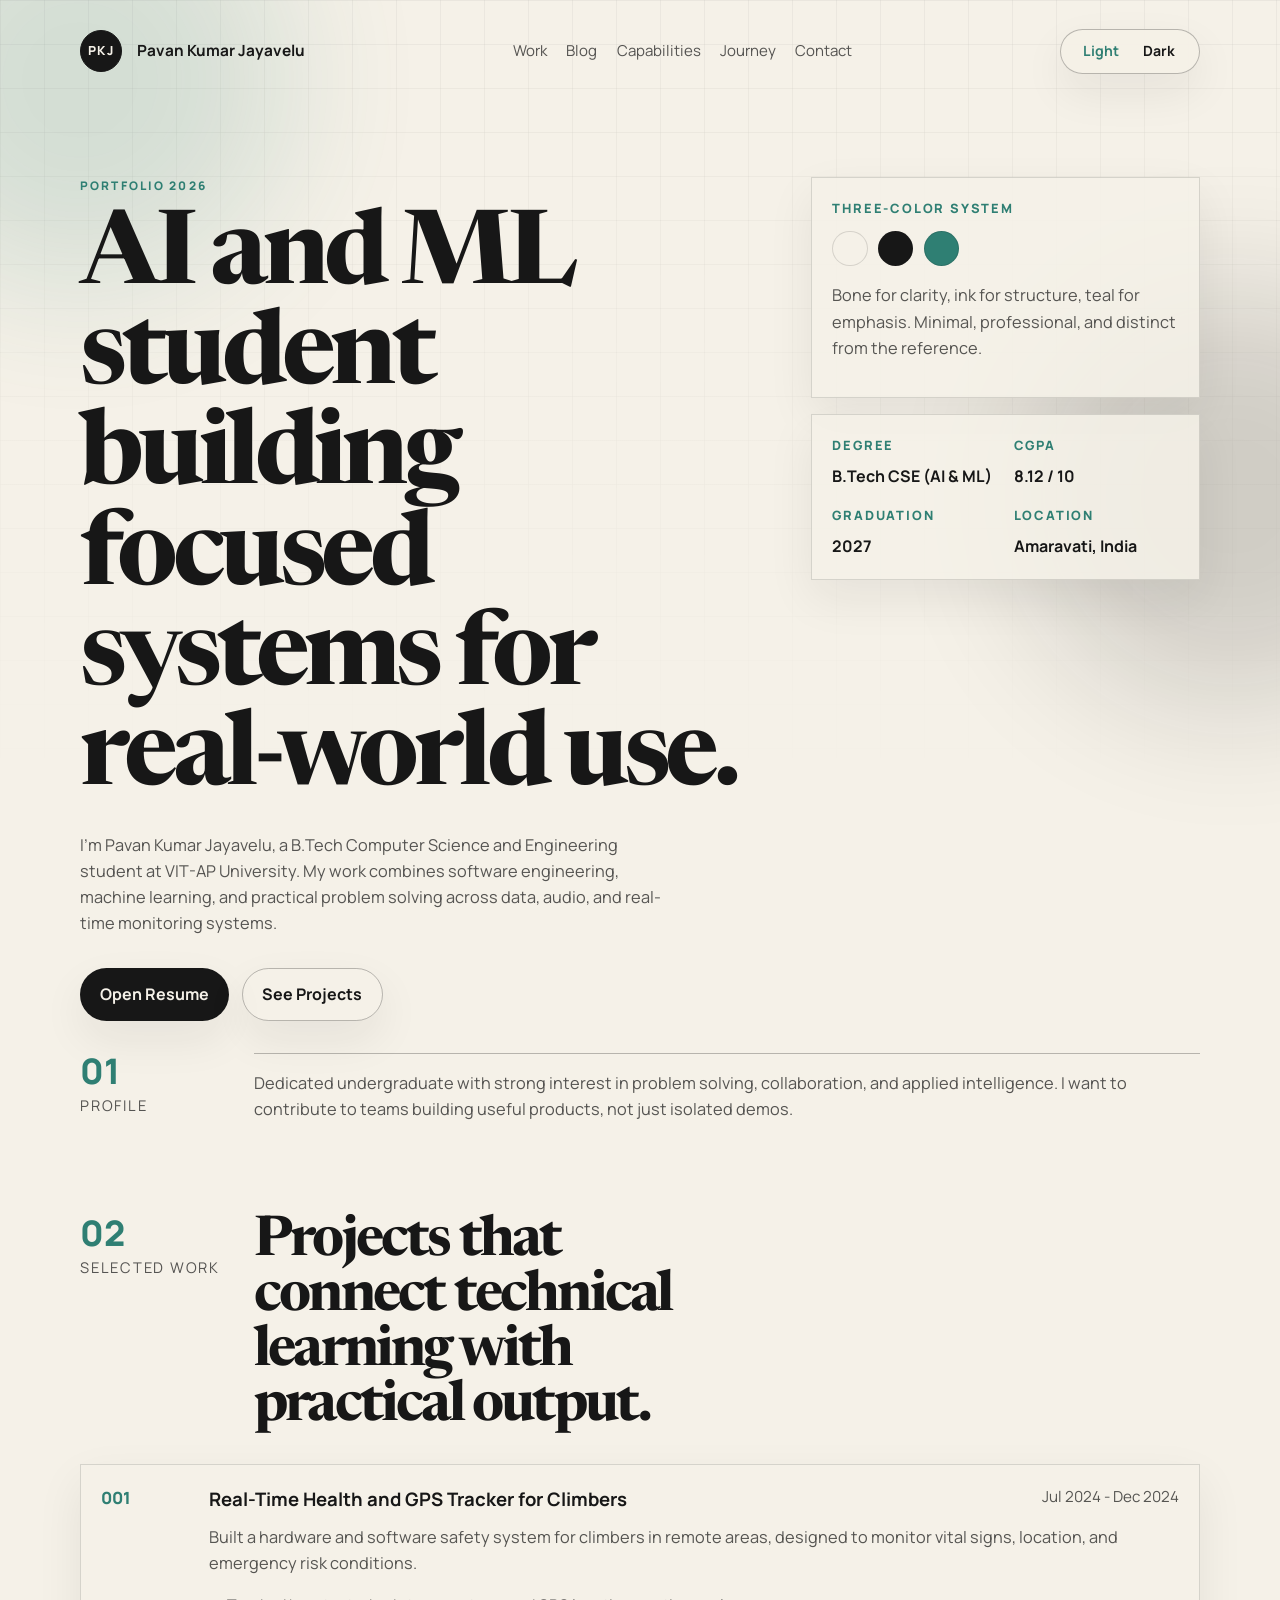
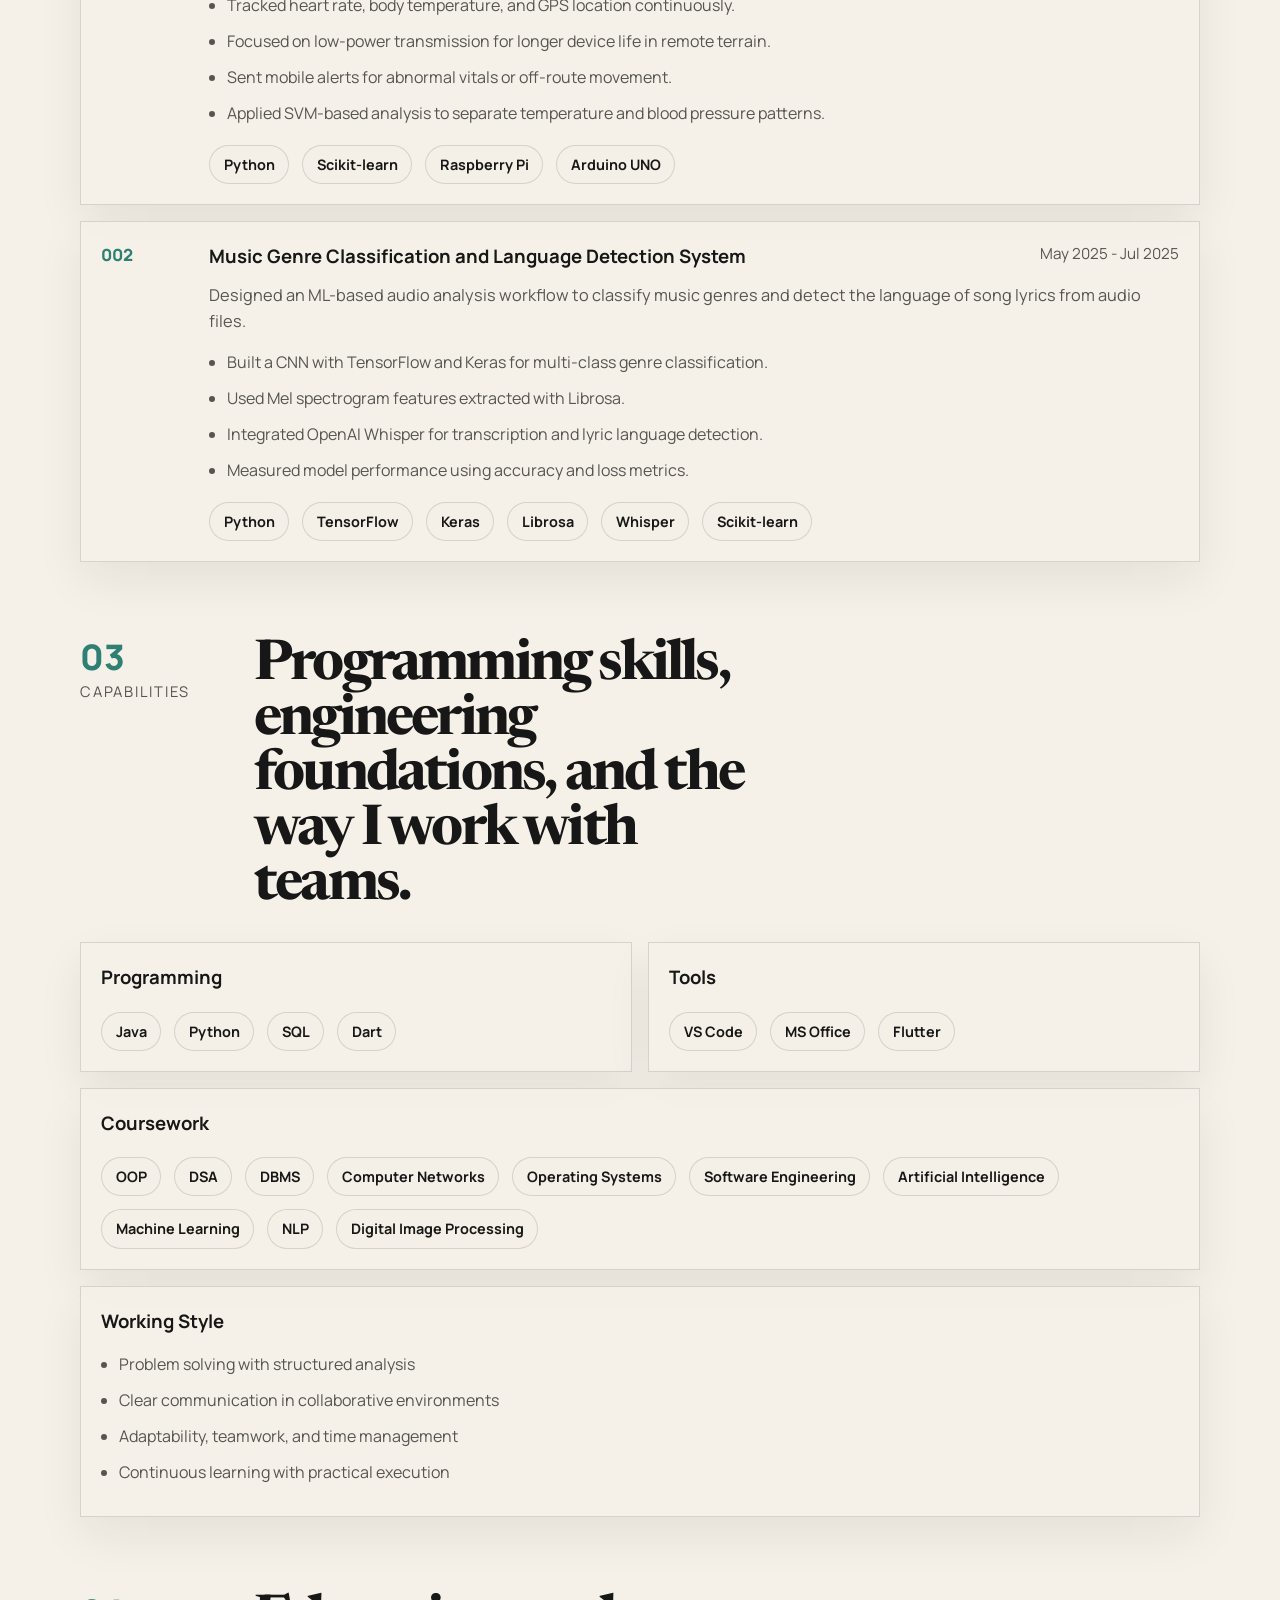
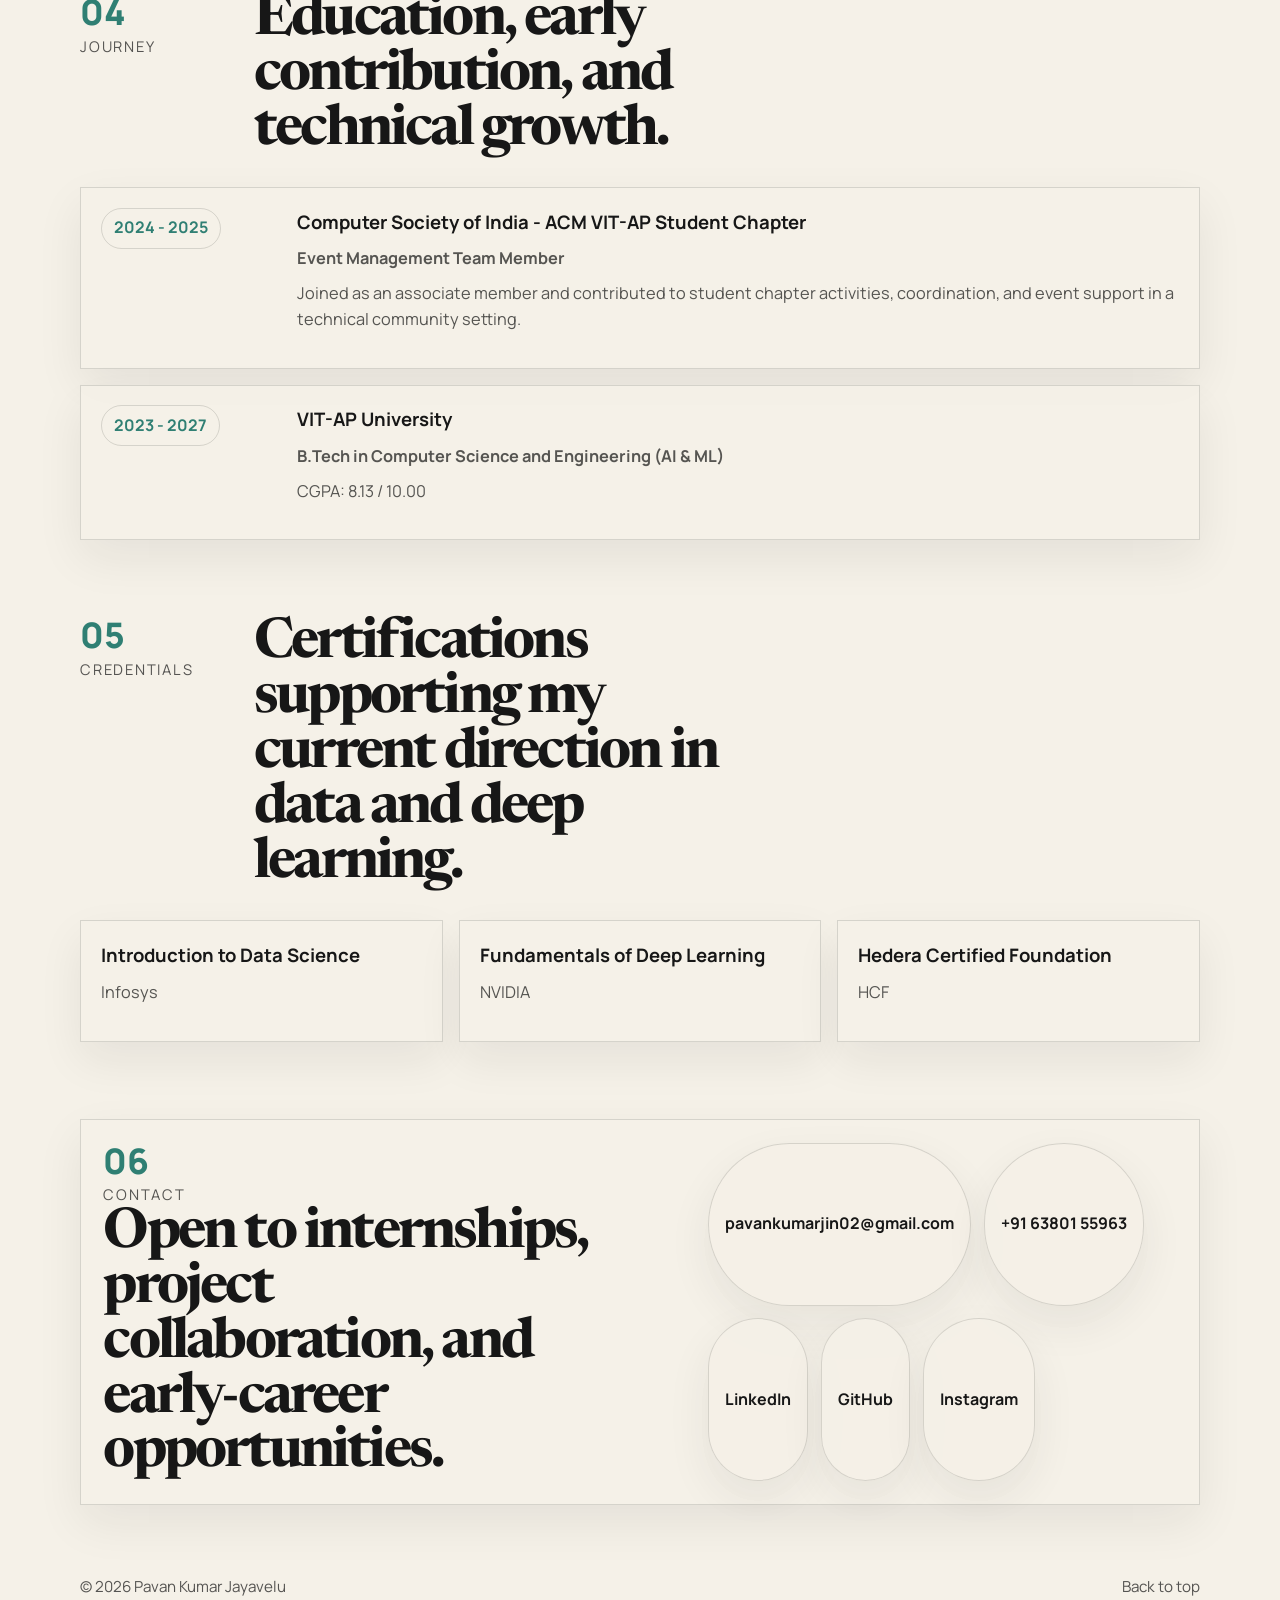
==== commit 308d9396: "blog added" ====
--- a/index.html
+++ b/index.html
@@ -34,6 +34,7 @@
       </a>
       <div class="nav-links">
         <a href="#work">Work</a>
+        <a href="blog.html" target="_blank" rel="noreferrer">Blog</a>
         <a href="#capabilities">Capabilities</a>
         <a href="#journey">Journey</a>
         <a href="#contact">Contact</a>
@@ -330,4 +331,4 @@
   <script src="script.js"></script>
 </body>
 
-</html>+</html>
--- a/styles.css
+++ b/styles.css
@@ -563,6 +563,147 @@
   margin-bottom: 1rem;
 }
 
+.page-hero {
+  padding-top: 5.4rem;
+}
+
+.page-hero-grid {
+  display: grid;
+  grid-template-columns: minmax(0, 1.2fr) minmax(280px, 0.8fr);
+  gap: 2rem;
+  align-items: start;
+}
+
+.page-kicker {
+  margin: 0 0 0.8rem;
+  color: var(--teal);
+  text-transform: uppercase;
+  letter-spacing: 0.18em;
+  font-size: 0.74rem;
+  font-weight: 800;
+}
+
+.page-intro {
+  max-width: 62ch;
+  color: var(--muted);
+  font-size: 1.04rem;
+}
+
+.blog-main {
+  display: grid;
+  gap: 1rem;
+}
+
+.blog-card,
+.blog-quote,
+.blog-aside {
+  border: 1px solid var(--line);
+  background: var(--surface);
+  box-shadow: var(--shadow-soft);
+  transition: transform 220ms ease, box-shadow 220ms ease, background-color 240ms ease,
+    border-color 240ms ease;
+}
+
+.blog-card:hover,
+.blog-quote:hover,
+.blog-aside:hover {
+  transform: translateY(-3px);
+  box-shadow: var(--shadow-lift);
+}
+
+.blog-card,
+.blog-quote,
+.blog-aside {
+  padding: 1.35rem;
+}
+
+.blog-card h3,
+.blog-quote h3,
+.blog-aside h3 {
+  margin-bottom: 0.65rem;
+}
+
+.blog-card p,
+.blog-quote p,
+.blog-aside p {
+  color: var(--muted);
+}
+
+.blog-list {
+  margin: 0;
+  padding-left: 1.15rem;
+  color: var(--muted);
+}
+
+.blog-list li + li {
+  margin-top: 0.65rem;
+}
+
+.process-grid {
+  display: grid;
+  grid-template-columns: repeat(2, minmax(0, 1fr));
+  gap: 1rem;
+  margin-top: 1.8rem;
+}
+
+.process-step {
+  display: grid;
+  gap: 0.8rem;
+}
+
+.process-step span {
+  display: inline-flex;
+  align-items: center;
+  width: fit-content;
+  min-height: 2rem;
+  padding: 0.35rem 0.7rem;
+  border: 1px solid var(--line);
+  border-radius: 999px;
+  color: var(--teal);
+  font-size: 0.8rem;
+  font-weight: 800;
+  letter-spacing: 0.12em;
+}
+
+.blog-aside {
+  display: grid;
+  gap: 1rem;
+}
+
+.blog-meta {
+  display: grid;
+  gap: 0.9rem;
+}
+
+.blog-meta div {
+  padding-bottom: 0.9rem;
+  border-bottom: 1px solid var(--line);
+}
+
+.blog-meta div:last-child {
+  padding-bottom: 0;
+  border-bottom: 0;
+}
+
+.blog-meta span {
+  display: block;
+  margin-bottom: 0.3rem;
+  color: var(--teal);
+  font-size: 0.76rem;
+  font-weight: 800;
+  letter-spacing: 0.14em;
+  text-transform: uppercase;
+}
+
+.blog-quote p:last-child {
+  margin-bottom: 0;
+}
+
+.nav-link-current {
+  color: var(--teal);
+  font-weight: 700;
+}
+
 .contact-link {
   display: inline-flex;
   align-items: center;
@@ -616,11 +757,13 @@
 
 @media (max-width: 980px) {
   .hero-grid,
+  .page-hero-grid,
   .contact-panel,
   .cert-grid,
   .capability-grid,
   .cap-card-wide,
-  .timeline-row {
+  .timeline-row,
+  .process-grid {
     grid-template-columns: 1fr;
   }
 
@@ -653,6 +796,10 @@
     padding-top: 4.5rem;
   }
 
+  .page-hero {
+    padding-top: 4.5rem;
+  }
+
   .facts-card {
     grid-template-columns: 1fr;
   }
